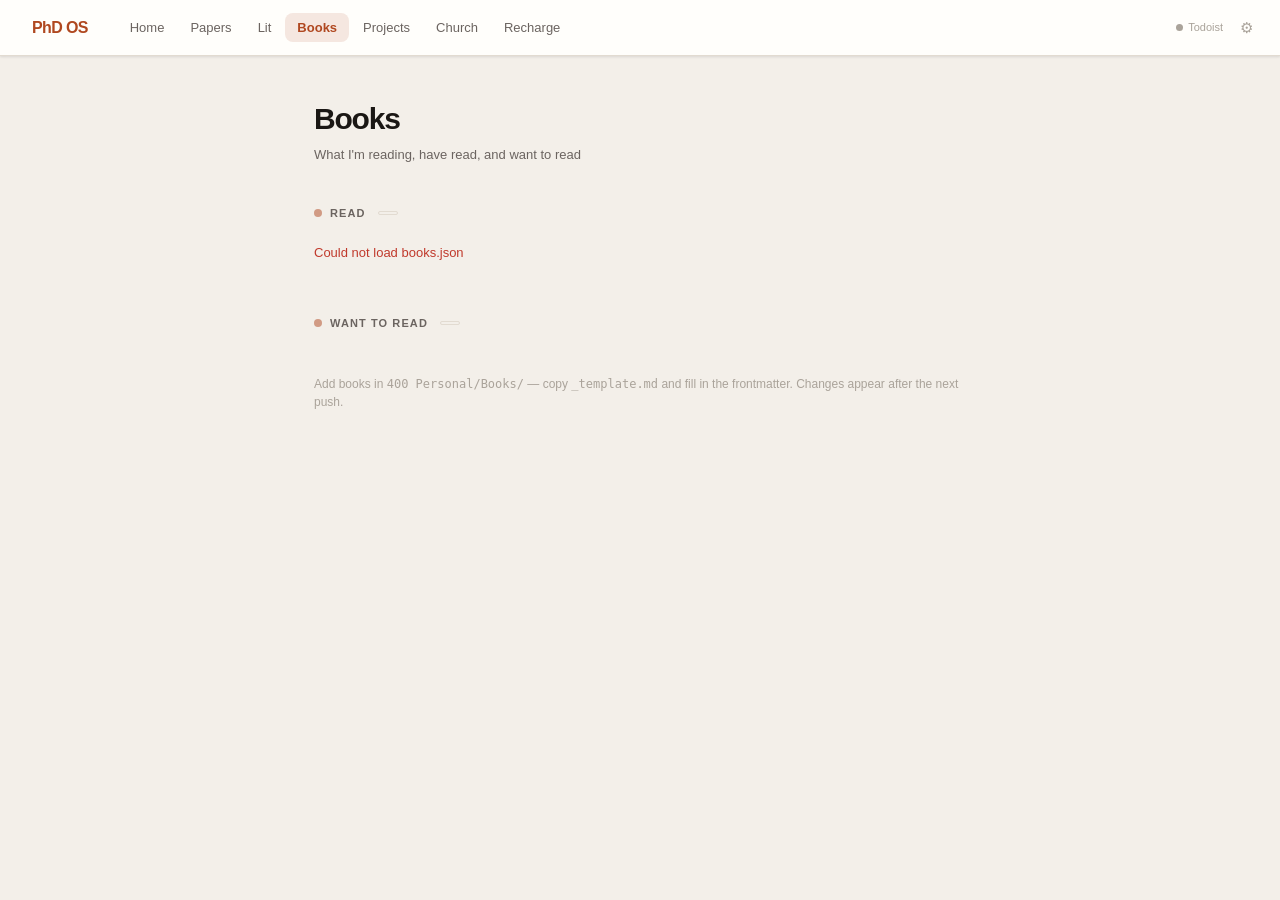
==== site/books.html @ cf352a67 "added a bunch of functionality" ====
<!DOCTYPE html>
<html lang="en">
<head>
  <meta charset="UTF-8">
  <meta name="viewport" content="width=device-width, initial-scale=1.0">
  <title>PhD OS — Books</title>
  <link rel="stylesheet" href="style.css">
</head>
<body>

<nav id="nav"></nav>

<main>
  <p class="page-title">Books</p>
  <p class="page-sub">What I'm reading, have read, and want to read</p>

  <!-- Currently Reading -->
  <section id="reading-section" style="display:none">
    <h2>Currently Reading</h2>
    <div id="reading-list"></div>
  </section>

  <!-- Read -->
  <section>
    <h2>Read <span class="section-count" id="read-count"></span></h2>
    <div id="read-list"><p class="loading">Loading…</p></div>
  </section>

  <!-- Want to Read -->
  <section>
    <h2>Want to Read <span class="section-count" id="want-count"></span></h2>
    <div id="want-list"></div>
  </section>

  <p style="font-size:12px;color:var(--text-subtle);margin-top:32px;">
    Add books in <code>400 Personal/Books/</code> — copy <code>_template.md</code> and fill in the frontmatter.
    Changes appear after the next push.
  </p>
</main>

<script src="app.js"></script>
<script>
document.getElementById('nav').innerHTML = navHTML('books');
initSettings();

function ratingHtml(r) {
  if (!r) return '';
  const n = Math.round(Number(r));
  return `<span class="book-rating" title="${n}/5">` +
    Array.from({length: 5}, (_, i) =>
      `<span class="rating-pip${i < n ? ' filled' : ''}"></span>`
    ).join('') +
    `</span>`;
}

function tagsHtml(tags) {
  if (!tags || !tags.length) return '';
  return tags.map(t => `<span class="book-tag">${escHtml(t)}</span>`).join('');
}

function formatBookDate(s) {
  if (!s) return '';
  const d = new Date(s + 'T12:00:00');
  return d.toLocaleDateString('en-US', { month: 'short', year: 'numeric' });
}

function renderReading(books) {
  const section = document.getElementById('reading-section');
  const el      = document.getElementById('reading-list');
  if (!books.length) { section.style.display = 'none'; return; }
  section.style.display = '';
  el.innerHTML = books.map(b => `
    <div class="book-card book-reading">
      <div class="book-meta-row">
        <span class="book-status-pill status-reading">Reading</span>
        ${b.started ? `<span class="book-date">Started ${formatBookDate(b.started)}</span>` : ''}
      </div>
      <div class="book-title">${escHtml(b.title)}</div>
      <div class="book-author">${escHtml(b.author)}</div>
      ${b.snippet ? `<p class="book-snippet">${escHtml(b.snippet)}</p>` : ''}
      <div class="book-tags">${tagsHtml(b.tags)}</div>
    </div>`).join('');
}

function renderRead(books) {
  const el = document.getElementById('read-list');
  const countEl = document.getElementById('read-count');
  countEl.textContent = books.length || '';
  if (!books.length) {
    el.innerHTML = '<p class="empty">No books marked as read yet.</p>';
    return;
  }
  // Sort: most recently finished first, then alphabetical
  books.sort((a, b) => (b.finished || '').localeCompare(a.finished || '') || a.title.localeCompare(b.title));
  el.innerHTML = books.map(b => `
    <div class="book-card">
      <div class="book-meta-row">
        ${ratingHtml(b.rating)}
        ${b.finished ? `<span class="book-date">${formatBookDate(b.finished)}</span>` : ''}
      </div>
      <div class="book-title">${escHtml(b.title)}</div>
      <div class="book-author">${escHtml(b.author)}</div>
      ${b.snippet ? `<p class="book-snippet">${escHtml(b.snippet)}</p>` : ''}
      <div class="book-tags">${tagsHtml(b.tags)}</div>
    </div>`).join('');
}

function renderWant(books) {
  const el = document.getElementById('want-list');
  const countEl = document.getElementById('want-count');
  countEl.textContent = books.length || '';
  if (!books.length) {
    el.innerHTML = '<p class="empty">Nothing in the queue yet.</p>';
    return;
  }
  el.innerHTML = `<div class="book-want-list">` + books.map(b => `
    <div class="book-want-item">
      <div class="book-want-main">
        <span class="book-title book-title-sm">${escHtml(b.title)}</span>
        <span class="book-author">${escHtml(b.author)}</span>
      </div>
      <div class="book-tags">${tagsHtml(b.tags)}</div>
    </div>`).join('') + `</div>`;
}

async function loadBooks() {
  try {
    const data = await fetch('books.json').then(r => r.json());
    const books = data.books || [];
    renderReading(books.filter(b => b.status === 'reading'));
    renderRead(books.filter(b => b.status === 'read'));
    renderWant(books.filter(b => b.status === 'want-to-read'));
  } catch(e) {
    document.getElementById('read-list').innerHTML = '<p class="error">Could not load books.json</p>';
  }
}

loadBooks();
</script>
</body>
</html>
---- site/style.css ----
*, *::before, *::after { box-sizing: border-box; margin: 0; padding: 0; }

:root {
  --bg: #f3efe9;
  --surface: #fffefb;
  --surface-hover: #f7f4ef;
  --border: #e2dbd1;
  --border-strong: #ccc5ba;
  --text: #1a1714;
  --text-muted: #6b6460;
  --text-subtle: #aaa39a;
  --accent: #2a7a50;
  --accent-dim: #ddf0e6;
  --brand: #b04820;
  --brand-dim: #f5e7e0;
  --gold: #c07808;
  --gold-dim: #fef3d4;
  --blue: #2c5fa0;
  --blue-dim: #dde8f8;
  --purple: #7040a8;
  --purple-dim: #eee0f8;
  --danger: #c0392b;
  --shadow-sm: 0 1px 3px rgba(0,0,0,0.07), 0 1px 2px rgba(0,0,0,0.04);
  --shadow-md: 0 3px 10px rgba(0,0,0,0.09), 0 1px 4px rgba(0,0,0,0.05);
  --shadow-lg: 0 6px 24px rgba(0,0,0,0.1), 0 2px 8px rgba(0,0,0,0.06);
  --nav-h: 56px;
  --radius: 14px;
  --radius-sm: 9px;
}

@media (prefers-color-scheme: dark) {
  :root {
    --bg: #1a1814;
    --surface: #232018;
    --surface-hover: #2a261e;
    --border: #38332c;
    --border-strong: #4a443b;
    --text: #edeae3;
    --text-muted: #8a847a;
    --text-subtle: #524e48;
    --accent: #3d9060;
    --accent-dim: #142a1e;
    --brand: #d06030;
    --brand-dim: #2a1608;
    --gold: #d4920a;
    --gold-dim: #2a1e04;
    --blue: #5080c8;
    --blue-dim: #0e1e3a;
    --purple: #9060d0;
    --purple-dim: #200c38;
    --danger: #e05a4e;
    --shadow-sm: 0 1px 3px rgba(0,0,0,0.3);
    --shadow-md: 0 3px 10px rgba(0,0,0,0.35);
    --shadow-lg: 0 6px 24px rgba(0,0,0,0.4);
  }
}

body {
  font-family: -apple-system, BlinkMacSystemFont, 'Segoe UI', 'Inter', 'Helvetica Neue', sans-serif;
  background: var(--bg);
  color: var(--text);
  font-size: 14px;
  line-height: 1.5;
  min-height: 100vh;
  -webkit-font-smoothing: antialiased;
}

/* ── Navigation ─────────────────────────────────────── */
nav {
  position: sticky;
  top: 0;
  z-index: 100;
  background: var(--surface);
  border-bottom: 1px solid var(--border);
  display: flex;
  align-items: center;
  height: var(--nav-h);
  padding: 0 20px;
  gap: 2px;
  box-shadow: var(--shadow-sm);
}

.brand {
  font-weight: 800;
  font-size: 16px;
  color: var(--brand);
  text-decoration: none;
  margin-right: 16px;
  letter-spacing: -0.04em;
}

nav a {
  font-size: 13px;
  color: var(--text-muted);
  text-decoration: none;
  padding: 5px 12px;
  border-radius: 8px;
  transition: background 0.12s, color 0.12s;
  font-weight: 500;
}

nav a:hover { background: var(--bg); color: var(--text); }

nav a.active {
  background: var(--brand-dim);
  color: var(--brand);
  font-weight: 700;
}

.nav-spacer { flex: 1; }

.api-status {
  display: flex;
  align-items: center;
  gap: 5px;
  font-size: 11px;
  color: var(--text-subtle);
  margin-right: 8px;
}

.api-dot {
  width: 7px;
  height: 7px;
  border-radius: 50%;
  background: var(--text-subtle);
  transition: background 0.3s;
}

.api-dot.connected { background: var(--accent); }
.api-dot.error { background: var(--danger); }

.settings-btn {
  font-size: 15px;
  color: var(--text-subtle);
  background: none;
  border: none;
  cursor: pointer;
  padding: 5px 7px;
  border-radius: 7px;
  line-height: 1;
  transition: background 0.12s, color 0.12s;
}

.settings-btn:hover { background: var(--bg); color: var(--text-muted); }

/* ── Layout ─────────────────────────────────────────── */
main {
  max-width: 700px;
  margin: 0 auto;
  padding: 40px 24px 100px;
}

.page-title {
  font-size: 30px;
  font-weight: 800;
  margin-bottom: 4px;
  letter-spacing: -0.04em;
  color: var(--text);
}

.page-sub {
  font-size: 13px;
  color: var(--text-muted);
  margin-bottom: 40px;
}

section { margin-bottom: 44px; }

section h2 {
  font-size: 11px;
  font-weight: 700;
  text-transform: uppercase;
  letter-spacing: 0.1em;
  color: var(--text-muted);
  margin-bottom: 14px;
  display: flex;
  align-items: center;
  gap: 8px;
}

section h2::before {
  content: '';
  display: inline-block;
  width: 8px;
  height: 8px;
  border-radius: 50%;
  background: var(--brand);
  opacity: 0.5;
  flex-shrink: 0;
}

/* ── Task items ─────────────────────────────────────── */
.task-list { list-style: none; display: flex; flex-direction: column; gap: 2px; }

.task-item {
  display: flex;
  align-items: flex-start;
  gap: 11px;
  padding: 11px 12px;
  border-radius: var(--radius-sm);
  background: var(--surface);
  border: 1px solid var(--border);
  transition: background 0.12s, box-shadow 0.12s, border-color 0.12s;
  box-shadow: var(--shadow-sm);
}

.task-item:hover {
  background: var(--surface-hover);
  border-color: var(--border-strong);
  box-shadow: var(--shadow-md);
}

.task-check {
  width: 20px;
  height: 20px;
  border: 2px solid var(--border-strong);
  border-radius: 50%;
  cursor: pointer;
  flex-shrink: 0;
  margin-top: 0px;
  appearance: none;
  -webkit-appearance: none;
  background: transparent;
  transition: border-color 0.15s, background 0.15s, transform 0.1s;
  position: relative;
}

.task-check:hover {
  border-color: var(--accent);
  transform: scale(1.1);
}

.task-check.checked {
  background: var(--accent);
  border-color: var(--accent);
  transform: scale(1);
}

.task-check.checked::after {
  content: '';
  position: absolute;
  top: 4px; left: 4px;
  width: 8px; height: 5px;
  border-left: 2px solid white;
  border-bottom: 2px solid white;
  transform: rotate(-45deg);
  margin-top: -1px;
}

.task-body { flex: 1; min-width: 0; }

.task-name {
  font-size: 14px;
  line-height: 1.4;
  font-weight: 450;
}

.task-name.done {
  text-decoration: line-through;
  color: var(--text-subtle);
}

.task-meta {
  font-size: 11px;
  color: var(--text-subtle);
  margin-top: 3px;
}

.task-due {
  font-size: 11px;
  font-weight: 600;
  color: var(--text-muted);
  flex-shrink: 0;
  margin-top: 2px;
  white-space: nowrap;
  background: var(--bg);
  padding: 2px 8px;
  border-radius: 20px;
  border: 1px solid var(--border);
}

/* ── Reminders ──────────────────────────────────────── */
.task-reminder {
  display: inline-block;
  font-size: 11px;
  color: var(--gold);
  background: var(--gold-dim);
  border-radius: 20px;
  padding: 1px 8px;
  margin-top: 4px;
  margin-right: 4px;
  font-weight: 500;
}

/* ── Subtasks ───────────────────────────────────────── */
.subtask-list {
  list-style: none;
  margin-top: 8px;
  padding-top: 8px;
  border-top: 1px dashed var(--border);
  display: flex;
  flex-direction: column;
  gap: 1px;
}

.subtask-item {
  display: flex;
  align-items: center;
  gap: 8px;
  padding: 4px 6px;
  border-radius: 6px;
  transition: background 0.1s;
}

.subtask-item:hover { background: var(--bg); }

.subtask-check {
  width: 14px;
  height: 14px;
  border: 1.5px solid var(--border-strong);
  border-radius: 3px;
  cursor: pointer;
  flex-shrink: 0;
  appearance: none;
  -webkit-appearance: none;
  background: transparent;
  transition: border-color 0.15s, background 0.15s;
  position: relative;
}

.subtask-check:hover { border-color: var(--accent); }

.subtask-check.checked {
  background: var(--accent);
  border-color: var(--accent);
}

.subtask-check.checked::after {
  content: '';
  position: absolute;
  top: 2px; left: 2px; right: 2px; bottom: 2px;
  background: white;
  opacity: 0.8;
  border-radius: 1px;
}

.subtask-name {
  font-size: 12.5px;
  color: var(--text-muted);
}

.subtask-name.done {
  text-decoration: line-through;
  color: var(--text-subtle);
}

/* ── Paper cards ─────────────────────────────────────── */
.paper-card {
  background: var(--surface);
  border: 1px solid var(--border);
  border-radius: var(--radius);
  padding: 16px 18px;
  margin-bottom: 8px;
  box-shadow: var(--shadow-sm);
  transition: box-shadow 0.15s, border-color 0.15s;
}

.paper-card:hover {
  box-shadow: var(--shadow-md);
  border-color: var(--border-strong);
}

.paper-card:last-child { margin-bottom: 0; }

/* Stream-colored left border */
.stream-aic > .paper-card,
.stream-aic.paper-card { border-left: 4px solid var(--blue); }
.stream-jai > .paper-card,
.stream-jai.paper-card { border-left: 4px solid var(--purple); }

.paper-header {
  display: flex;
  align-items: flex-start;
  justify-content: space-between;
  gap: 10px;
  margin-bottom: 10px;
}

.paper-title { font-size: 14px; font-weight: 600; flex: 1; }

.stage-pill {
  font-size: 11px;
  font-weight: 700;
  padding: 3px 10px;
  border-radius: 20px;
  white-space: nowrap;
  flex-shrink: 0;
  letter-spacing: 0.01em;
}

.paper-meta { font-size: 12px; color: var(--text-muted); margin-bottom: 10px; }

.paper-progress { display: flex; gap: 3px; }

.progress-step {
  flex: 1;
  height: 6px;
  border-radius: 3px;
  background: var(--border);
  transition: background 0.2s;
}

.progress-step.past {
  background: var(--accent);
  opacity: 0.35;
}

.progress-step.current {
  background: linear-gradient(90deg, var(--accent) 0%, #4ab878 100%);
  box-shadow: 0 0 6px rgba(42,122,80,0.4);
}

/* ── Stage pill colors (light) ── */
.s-ideation        { background: var(--blue-dim);   color: var(--blue);   }
.s-lit-search      { background: #d4f2e0;            color: #0a6828;       }
.s-fleshing-out    { background: #e2f5c8;            color: #3a6a0a;       }
.s-method          { background: var(--gold-dim);    color: var(--gold);   }
.s-data-collection { background: #ffe6c0;            color: #8a4200;       }
.s-data-analysis   { background: #ffd8c0;            color: #882800;       }
.s-writeup         { background: #fcd0dc;            color: #88063a;       }
.s-under-review    { background: var(--purple-dim);  color: var(--purple); }
.s-published       { background: #c0f4d8;            color: #065828;       }

/* ── Stage pill colors (dark) ── */
@media (prefers-color-scheme: dark) {
  .s-ideation        { background: var(--blue-dim);   color: #80b0f0; }
  .s-lit-search      { background: #082a14;            color: #60d870; }
  .s-fleshing-out    { background: #182808;            color: #98d050; }
  .s-method          { background: var(--gold-dim);    color: #e0a030; }
  .s-data-collection { background: #2a1808;            color: #e07030; }
  .s-data-analysis   { background: #2a1008;            color: #e04820; }
  .s-writeup         { background: #280816;            color: #e03870; }
  .s-under-review    { background: var(--purple-dim);  color: #a870e0; }
  .s-published       { background: #062818;            color: #30d860; }
}

/* ── Stream groups ───────────────────────────────────── */
.stream-group { margin-bottom: 28px; }
.stream-group:last-child { margin-bottom: 0; }

.stream-heading {
  display: flex;
  align-items: center;
  gap: 8px;
  margin-bottom: 10px;
}

.stream-dot {
  width: 10px;
  height: 10px;
  border-radius: 50%;
}

.stream-label { font-size: 12px; font-weight: 700; text-transform: uppercase; letter-spacing: 0.08em; }

.stream-aic .stream-dot  { background: var(--blue); }
.stream-aic .stream-label { color: var(--blue); }
.stream-jai .stream-dot  { background: var(--purple); }
.stream-jai .stream-label { color: var(--purple); }

/* ── Commitment list ─────────────────────────────────── */
.commitment-list { list-style: none; display: flex; flex-direction: column; gap: 2px; }

.commitment-item {
  display: flex;
  align-items: center;
  gap: 12px;
  padding: 10px 12px;
  border-radius: var(--radius-sm);
  background: var(--surface);
  border: 1px solid var(--border);
  transition: background 0.12s;
}

.commitment-item:hover { background: var(--surface-hover); }
.commitment-name { flex: 1; font-size: 14px; font-weight: 450; }
.commitment-freq {
  font-size: 11px;
  font-weight: 600;
  color: var(--text-muted);
  background: var(--bg);
  border: 1px solid var(--border);
  border-radius: 20px;
  padding: 2px 9px;
  white-space: nowrap;
}

/* ── Recharge (home spotlight — index.html) ──────────── */
.recharge-spotlight {
  background: linear-gradient(135deg, var(--accent-dim) 0%, #d0f0e0 100%);
  border-radius: var(--radius);
  padding: 18px 20px;
  font-size: 15px;
  color: var(--accent);
  font-weight: 600;
  border: 1px solid color-mix(in srgb, var(--accent) 20%, transparent);
  box-shadow: var(--shadow-sm);
}

/* ── Recharge page ────────────────────────────────────── */

/* Filter chips */
.rc-chips {
  display: flex;
  gap: 6px;
  flex-wrap: wrap;
  margin-bottom: 12px;
}

.rc-chip {
  font-size: 12px;
  font-weight: 600;
  padding: 4px 13px;
  border-radius: 20px;
  border: 1.5px solid var(--border);
  background: var(--surface);
  color: var(--text-muted);
  cursor: pointer;
  transition: background 0.12s, border-color 0.12s, color 0.12s;
  font-family: inherit;
}

.rc-chip:hover {
  border-color: var(--brand);
  color: var(--brand);
}

.rc-chip.active {
  background: var(--brand-dim);
  border-color: var(--brand);
  color: var(--brand);
}

/* Deal-me-in card */
.rc-card {
  background: linear-gradient(140deg, var(--surface) 0%, var(--brand-dim) 100%);
  border: 1.5px solid color-mix(in srgb, var(--brand) 20%, var(--border));
  border-radius: var(--radius);
  padding: 24px 22px 18px;
  box-shadow: var(--shadow-md);
  min-height: 130px;
  display: flex;
  flex-direction: column;
  gap: 10px;
}

.rc-card-cat {
  font-size: 11px;
  font-weight: 700;
  text-transform: uppercase;
  letter-spacing: 0.08em;
  color: var(--brand);
  opacity: 0.8;
}

.rc-card-item {
  font-size: 22px;
  font-weight: 700;
  letter-spacing: -0.02em;
  color: var(--text);
  line-height: 1.3;
  transition: opacity 0.12s;
}

.rc-card-item.rc-item-exit { opacity: 0; }

.rc-card-actions {
  display: flex;
  gap: 8px;
  margin-top: 4px;
}

/* Browse accordion */
.rc-accordion {
  border: 1px solid var(--border);
  border-radius: var(--radius-sm);
  background: var(--surface);
  margin-bottom: 6px;
  overflow: hidden;
  box-shadow: var(--shadow-sm);
}

.rc-accordion:last-child { margin-bottom: 0; }

.rc-accordion-hd {
  display: flex;
  align-items: center;
  gap: 10px;
  padding: 12px 14px;
  cursor: pointer;
  list-style: none;
  font-size: 14px;
  font-weight: 600;
  user-select: none;
  transition: background 0.1s;
}

.rc-accordion-hd:hover { background: var(--surface-hover); }
.rc-accordion-hd::-webkit-details-marker { display: none; }

.rc-accordion-title { flex: 1; }

.rc-accordion-count {
  font-size: 11px;
  font-weight: 700;
  color: var(--text-subtle);
  background: var(--bg);
  border: 1px solid var(--border);
  border-radius: 20px;
  padding: 1px 9px;
}

details[open] .rc-accordion-hd {
  border-bottom: 1px solid var(--border);
}

.rc-accordion-body {
  list-style: none;
  padding: 6px 0;
}

.rc-browse-item {
  display: flex;
  align-items: center;
  gap: 10px;
  padding: 8px 14px;
  transition: background 0.1s;
}

.rc-browse-item:hover { background: var(--surface-hover); }

.rc-browse-name {
  flex: 1;
  font-size: 13.5px;
}

.rc-log-btn {
  font-size: 11px;
  font-weight: 600;
  padding: 3px 11px;
  border-radius: 20px;
  border: 1.5px solid var(--border);
  background: transparent;
  color: var(--text-muted);
  cursor: pointer;
  font-family: inherit;
  transition: background 0.12s, border-color 0.12s, color 0.12s;
  white-space: nowrap;
  flex-shrink: 0;
}

.rc-log-btn:hover {
  background: var(--accent-dim);
  border-color: var(--accent);
  color: var(--accent);
}

.rc-log-btn:disabled {
  background: var(--accent-dim);
  border-color: var(--accent);
  color: var(--accent);
  cursor: default;
}

/* Recent sessions */
.rc-day-group { margin-bottom: 18px; }
.rc-day-group:last-of-type { margin-bottom: 0; }

.rc-day-label {
  font-size: 11px;
  font-weight: 700;
  text-transform: uppercase;
  letter-spacing: 0.09em;
  color: var(--text-subtle);
  margin-bottom: 6px;
  padding-left: 2px;
}

.rc-entry-list { list-style: none; display: flex; flex-direction: column; gap: 2px; }

.rc-entry {
  display: flex;
  align-items: center;
  gap: 9px;
  padding: 9px 12px;
  background: var(--surface);
  border: 1px solid var(--border);
  border-radius: var(--radius-sm);
}

.rc-entry-cat {
  font-size: 10px;
  font-weight: 700;
  text-transform: uppercase;
  letter-spacing: 0.06em;
  color: var(--brand);
  background: var(--brand-dim);
  border-radius: 20px;
  padding: 2px 8px;
  flex-shrink: 0;
}

.rc-entry-name {
  flex: 1;
  font-size: 13.5px;
}

.rc-entry-time {
  font-size: 11px;
  color: var(--text-subtle);
  flex-shrink: 0;
}

.rc-remove-btn {
  font-size: 16px;
  line-height: 1;
  color: var(--text-subtle);
  background: none;
  border: none;
  cursor: pointer;
  padding: 0 2px;
  border-radius: 4px;
  transition: color 0.1s, background 0.1s;
  flex-shrink: 0;
}

.rc-remove-btn:hover { color: var(--danger); background: var(--bg); }

.rc-clear-btn {
  margin-top: 14px;
  font-size: 12px;
  font-weight: 600;
  color: var(--text-subtle);
  background: none;
  border: none;
  cursor: pointer;
  font-family: inherit;
  padding: 0;
  text-decoration: underline;
  text-underline-offset: 3px;
}

.rc-clear-btn:hover { color: var(--danger); }

/* ── Books ───────────────────────────────────────────── */
.section-count {
  font-size: 11px;
  font-weight: 700;
  color: var(--text-subtle);
  background: var(--bg);
  border: 1px solid var(--border);
  border-radius: 20px;
  padding: 1px 9px;
  margin-left: 4px;
  vertical-align: middle;
  font-variant-numeric: tabular-nums;
  text-transform: none;
  letter-spacing: 0;
}

.book-card {
  background: var(--surface);
  border: 1px solid var(--border);
  border-radius: var(--radius);
  padding: 16px 18px;
  margin-bottom: 8px;
  box-shadow: var(--shadow-sm);
  transition: box-shadow 0.15s, border-color 0.15s;
}

.book-card:hover {
  box-shadow: var(--shadow-md);
  border-color: var(--border-strong);
}

.book-card:last-child { margin-bottom: 0; }

.book-reading {
  background: linear-gradient(140deg, var(--surface) 0%, var(--gold-dim) 100%);
  border-color: color-mix(in srgb, var(--gold) 25%, var(--border));
}

.book-meta-row {
  display: flex;
  align-items: center;
  gap: 10px;
  margin-bottom: 8px;
  flex-wrap: wrap;
}

.book-status-pill {
  font-size: 10px;
  font-weight: 700;
  text-transform: uppercase;
  letter-spacing: 0.07em;
  padding: 2px 9px;
  border-radius: 20px;
}

.status-reading {
  background: var(--gold-dim);
  color: var(--gold);
}

.book-date {
  font-size: 11px;
  color: var(--text-subtle);
}

.book-rating {
  display: flex;
  gap: 3px;
  align-items: center;
}

.rating-pip {
  width: 8px;
  height: 8px;
  border-radius: 50%;
  background: var(--border-strong);
  flex-shrink: 0;
  transition: background 0.1s;
}

.rating-pip.filled { background: var(--accent); }

.book-title {
  font-size: 16px;
  font-weight: 700;
  letter-spacing: -0.02em;
  line-height: 1.3;
  margin-bottom: 2px;
}

.book-title-sm { font-size: 14px; font-weight: 600; }

.book-author {
  font-size: 13px;
  color: var(--text-muted);
  margin-bottom: 8px;
}

.book-snippet {
  font-size: 13px;
  color: var(--text-muted);
  line-height: 1.6;
  margin-top: 8px;
  margin-bottom: 8px;
}

.book-tags {
  display: flex;
  flex-wrap: wrap;
  gap: 5px;
  margin-top: 6px;
}

.book-tag {
  font-size: 10px;
  font-weight: 600;
  text-transform: uppercase;
  letter-spacing: 0.05em;
  color: var(--text-subtle);
  background: var(--bg);
  border: 1px solid var(--border);
  border-radius: 20px;
  padding: 2px 8px;
}

/* Want to Read — compact list */
.book-want-list { display: flex; flex-direction: column; gap: 2px; }

.book-want-item {
  display: flex;
  align-items: center;
  gap: 14px;
  padding: 10px 14px;
  background: var(--surface);
  border: 1px solid var(--border);
  border-radius: var(--radius-sm);
  transition: background 0.12s;
}

.book-want-item:hover { background: var(--surface-hover); }

.book-want-main {
  flex: 1;
  min-width: 0;
  display: flex;
  flex-direction: column;
  gap: 1px;
}

.book-want-main .book-author { margin-bottom: 0; }

/* ── Milestones ──────────────────────────────────────── */
.milestone-list { list-style: none; display: flex; flex-direction: column; gap: 2px; }

.milestone-item {
  display: flex;
  align-items: center;
  gap: 14px;
  padding: 11px 12px;
  border-radius: var(--radius-sm);
  background: var(--surface);
  border: 1px solid var(--border);
  transition: background 0.12s;
}

.milestone-item:hover { background: var(--surface-hover); }

.milestone-indicator {
  width: 12px;
  height: 12px;
  border-radius: 50%;
  flex-shrink: 0;
  position: relative;
}

.mi-done {
  background: var(--accent);
}

.mi-done::after {
  content: '';
  position: absolute;
  top: 3px; left: 3px;
  width: 6px; height: 4px;
  border-left: 1.5px solid white;
  border-bottom: 1.5px solid white;
  transform: rotate(-45deg);
  margin-top: -1px;
}

.mi-active {
  background: var(--gold);
  box-shadow: 0 0 0 3px var(--gold-dim);
  animation: pulse-gold 2s ease-in-out infinite;
}

@keyframes pulse-gold {
  0%, 100% { box-shadow: 0 0 0 3px var(--gold-dim); }
  50%       { box-shadow: 0 0 0 6px color-mix(in srgb, var(--gold) 15%, transparent); }
}

.mi-future {
  background: var(--border);
  border: 2px solid var(--border-strong);
}

.milestone-name {
  flex: 1;
  font-size: 14px;
  font-weight: 450;
}

.milestone-date {
  font-size: 12px;
  color: var(--text-muted);
}

.milestone-item:has(.mi-active) .milestone-name {
  font-weight: 600;
  color: var(--gold);
}

/* ── Literature page ─────────────────────────────────── */

/* Discover */
.lit-refresh-btn {
  font-size: 14px;
  color: var(--text-subtle);
  background: none;
  border: none;
  cursor: pointer;
  padding: 2px 6px;
  border-radius: 5px;
  margin-left: 6px;
  font-family: inherit;
  transition: color 0.12s, background 0.12s;
  text-transform: none;
  letter-spacing: 0;
}
.lit-refresh-btn:hover { color: var(--text); background: var(--bg); }

.discover-stream { margin-bottom: 28px; }
.discover-stream:last-child { margin-bottom: 0; }

.discover-stream-hd {
  display: flex;
  align-items: center;
  gap: 8px;
  margin-bottom: 10px;
}

.discover-cards { display: flex; flex-direction: column; gap: 6px; }

.discover-card {
  background: var(--surface);
  border: 1px solid var(--border);
  border-radius: var(--radius-sm);
  padding: 13px 15px;
  box-shadow: var(--shadow-sm);
  transition: box-shadow 0.15s;
}

.discover-card:hover { box-shadow: var(--shadow-md); }

.discover-card.stream-aic { border-left: 3px solid var(--blue); }
.discover-card.stream-jai { border-left: 3px solid var(--purple); }
.discover-card.stream-gis { border-left: 3px solid var(--accent); }

.discover-card-meta {
  font-size: 11px;
  color: var(--text-subtle);
  margin-bottom: 4px;
  font-weight: 500;
}

.discover-card-title {
  display: block;
  font-size: 13.5px;
  font-weight: 600;
  color: var(--text);
  text-decoration: none;
  line-height: 1.4;
  margin-bottom: 3px;
}
.discover-card-title:hover { text-decoration: underline; color: var(--blue); }

.discover-card-authors {
  font-size: 12px;
  color: var(--text-subtle);
  margin-bottom: 6px;
}

.discover-card-abstract {
  font-size: 12.5px;
  color: var(--text-muted);
  line-height: 1.55;
  margin-bottom: 8px;
  display: -webkit-box;
  -webkit-line-clamp: 3;
  -webkit-box-orient: vertical;
  overflow: hidden;
}

.discover-add-btn {
  font-size: 11px;
  font-weight: 600;
  color: var(--brand);
  background: var(--brand-dim);
  border: 1px solid color-mix(in srgb, var(--brand) 20%, var(--border));
  border-radius: 20px;
  padding: 3px 11px;
  cursor: pointer;
  font-family: inherit;
  transition: opacity 0.12s;
}
.discover-add-btn:hover { opacity: 0.8; }

/* Quick Add form */
.doi-form {
  background: var(--surface);
  border: 1px solid var(--border);
  border-radius: var(--radius);
  padding: 18px 20px;
  box-shadow: var(--shadow-sm);
}

.doi-input-row {
  display: flex;
  gap: 8px;
}

.doi-input {
  flex: 1;
  padding: 9px 13px;
  border: 1.5px solid var(--border);
  border-radius: var(--radius-sm);
  background: var(--bg);
  color: var(--text);
  font-size: 13px;
  font-family: 'SF Mono', 'Fira Code', monospace;
  outline: none;
  transition: border-color 0.15s;
}
.doi-input:focus { border-color: var(--accent); }

.doi-fields { margin-top: 18px; display: flex; flex-direction: column; gap: 13px; }
.doi-fields.hidden { display: none; }

.form-row { display: flex; gap: 12px; }

.form-field {
  display: flex;
  flex-direction: column;
  gap: 5px;
  flex: 1;
}

.form-label {
  font-size: 10px;
  font-weight: 700;
  text-transform: uppercase;
  letter-spacing: 0.09em;
  color: var(--text-muted);
  display: flex;
  align-items: center;
  gap: 6px;
}

.form-hint {
  font-size: 10px;
  font-weight: 400;
  text-transform: none;
  letter-spacing: 0;
  color: var(--text-subtle);
}

.form-input {
  padding: 8px 11px;
  border: 1.5px solid var(--border);
  border-radius: 8px;
  background: var(--bg);
  color: var(--text);
  font-size: 13px;
  font-family: inherit;
  outline: none;
  transition: border-color 0.15s;
  width: 100%;
}
.form-input:focus { border-color: var(--accent); }
textarea.form-input { resize: vertical; min-height: 56px; line-height: 1.5; }
select.form-input { cursor: pointer; }

.related-list {
  display: flex;
  flex-wrap: wrap;
  gap: 6px;
  min-height: 28px;
}

.related-chip {
  display: flex;
  align-items: center;
  gap: 5px;
  font-size: 12px;
  color: var(--text-muted);
  background: var(--bg);
  border: 1px solid var(--border);
  border-radius: 20px;
  padding: 3px 10px;
  cursor: pointer;
  transition: background 0.12s, border-color 0.12s;
  user-select: none;
}
.related-chip:has(input:checked) {
  background: var(--accent-dim);
  border-color: var(--accent);
  color: var(--accent);
}
.related-chip input { display: none; }

.doi-actions {
  display: flex;
  align-items: center;
  gap: 12px;
  justify-content: flex-end;
  padding-top: 4px;
}

.doi-doi-display {
  font-size: 11px;
  color: var(--text-subtle);
  font-family: 'SF Mono', 'Fira Code', monospace;
}

.doi-copy-hint {
  font-size: 11px;
  color: var(--text-subtle);
  margin-top: 8px;
  text-align: right;
}
.doi-copy-hint code {
  background: var(--bg);
  border-radius: 4px;
  padding: 1px 5px;
  font-size: 10.5px;
}

/* Library */
.lit-card {
  background: var(--surface);
  border: 1px solid var(--border);
  border-radius: var(--radius);
  padding: 15px 17px;
  margin-bottom: 8px;
  box-shadow: var(--shadow-sm);
  transition: box-shadow 0.15s, border-color 0.15s;
}
.lit-card:hover { box-shadow: var(--shadow-md); border-color: var(--border-strong); }
.lit-card:last-child { margin-bottom: 0; }

.lit-card-top {
  display: flex;
  align-items: center;
  gap: 8px;
  margin-bottom: 6px;
  flex-wrap: wrap;
}

.lit-stream-badge {
  font-size: 10px;
  font-weight: 700;
  text-transform: uppercase;
  letter-spacing: 0.06em;
  padding: 2px 9px;
  border-radius: 20px;
  background: var(--bg);
  color: var(--text-subtle);
  border: 1px solid var(--border);
}
.lit-stream-badge.stream-aic { background: var(--blue-dim);   color: var(--blue); }
.lit-stream-badge.stream-jai { background: var(--purple-dim); color: var(--purple); }
.lit-stream-badge.stream-gis { background: var(--accent-dim); color: var(--accent); }

.lit-meta {
  font-size: 11px;
  color: var(--text-subtle);
  margin-left: auto;
}

.lit-title {
  display: block;
  font-size: 14.5px;
  font-weight: 700;
  color: var(--text);
  text-decoration: none;
  line-height: 1.35;
  letter-spacing: -0.01em;
  margin-bottom: 3px;
}
a.lit-title:hover { text-decoration: underline; color: var(--blue); }

.lit-authors {
  font-size: 12.5px;
  color: var(--text-muted);
  margin-bottom: 8px;
}

.lit-thoughts {
  font-size: 13px;
  color: var(--text);
  font-style: italic;
  margin-bottom: 6px;
  border-left: 2px solid var(--brand);
  padding-left: 10px;
}

.lit-snippet {
  font-size: 12.5px;
  color: var(--text-muted);
  line-height: 1.6;
  margin-bottom: 8px;
}

.lit-related {
  display: flex;
  align-items: center;
  flex-wrap: wrap;
  gap: 5px;
  margin-top: 8px;
}

.lit-related-label {
  font-size: 10px;
  font-weight: 700;
  text-transform: uppercase;
  letter-spacing: 0.07em;
  color: var(--text-subtle);
}

.lit-related-chip {
  font-size: 11px;
  color: var(--accent);
  background: var(--accent-dim);
  border-radius: 20px;
  padding: 2px 9px;
  font-weight: 500;
}

/* General IS stream (dark mode adjustments handled by CSS vars already) */
@media (prefers-color-scheme: dark) {
  .discover-card-title:hover { color: #80b0f0; }
  a.lit-title:hover { color: #80b0f0; }
}

/* ── Loading / empty / error states ─────────────────── */
.loading { font-size: 13px; color: var(--text-muted); padding: 8px 0; }
.empty   { font-size: 13px; color: var(--text-subtle); font-style: italic; padding: 8px 0; }
.error   { font-size: 13px; color: var(--danger); padding: 8px 0; }

/* ── Token modal ─────────────────────────────────────── */
.modal-backdrop {
  position: fixed;
  inset: 0;
  background: rgba(0,0,0,0.45);
  backdrop-filter: blur(4px);
  display: flex;
  align-items: center;
  justify-content: center;
  z-index: 1000;
  padding: 24px;
}

.modal-backdrop.hidden { display: none; }

.modal {
  background: var(--surface);
  border: 1px solid var(--border);
  border-radius: 18px;
  padding: 30px;
  width: 100%;
  max-width: 400px;
  box-shadow: var(--shadow-lg);
}

.modal h3 {
  font-size: 18px;
  font-weight: 800;
  margin-bottom: 8px;
  letter-spacing: -0.03em;
}

.modal p {
  font-size: 13px;
  color: var(--text-muted);
  margin-bottom: 20px;
  line-height: 1.6;
}

.modal input[type="text"] {
  width: 100%;
  padding: 10px 13px;
  border: 1.5px solid var(--border);
  border-radius: 10px;
  background: var(--bg);
  color: var(--text);
  font-size: 13px;
  font-family: 'SF Mono', 'Fira Code', 'Menlo', monospace;
  margin-bottom: 16px;
  outline: none;
  transition: border-color 0.15s, box-shadow 0.15s;
}

.modal input[type="text"]:focus {
  border-color: var(--accent);
  box-shadow: 0 0 0 3px var(--accent-dim);
}

.modal-actions { display: flex; gap: 8px; justify-content: flex-end; }

.btn {
  padding: 9px 20px;
  border-radius: 9px;
  font-size: 13px;
  font-weight: 700;
  cursor: pointer;
  border: none;
  font-family: inherit;
  transition: opacity 0.1s, transform 0.1s;
}

.btn:hover { opacity: 0.85; }
.btn:active { transform: scale(0.97); }
.btn-primary { background: var(--accent); color: white; }
.btn-ghost { background: var(--bg); color: var(--text-muted); border: 1px solid var(--border); }
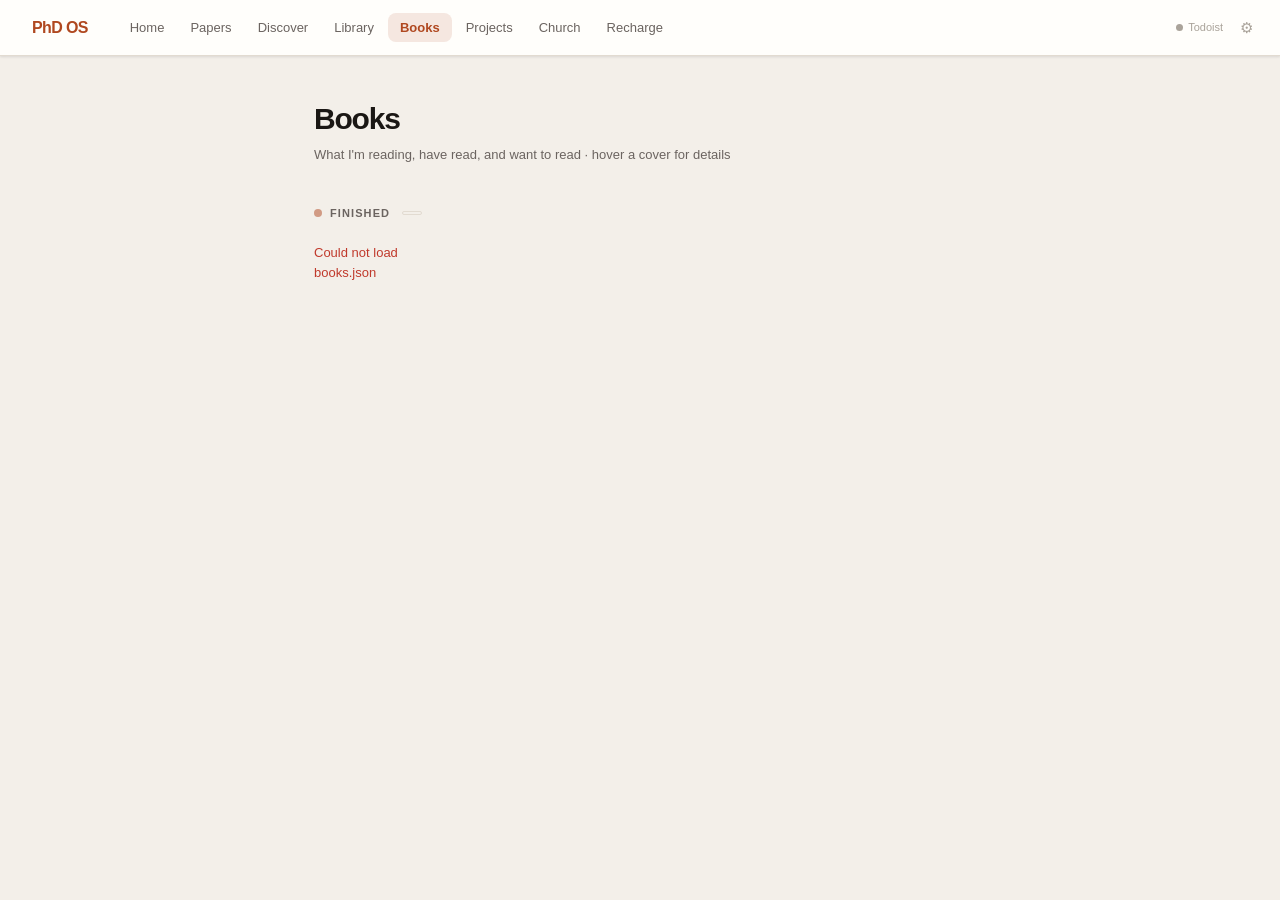
==== commit e8db0f98: "bookshelves" ====
--- a/site/books.html
+++ b/site/books.html
@@ -12,30 +12,25 @@
 
 <main>
   <p class="page-title">Books</p>
-  <p class="page-sub">What I'm reading, have read, and want to read</p>
+  <p class="page-sub">What I'm reading, have read, and want to read · hover a cover for details</p>
 
   <!-- Currently Reading -->
   <section id="reading-section" style="display:none">
     <h2>Currently Reading</h2>
-    <div id="reading-list"></div>
+    <div class="bookshelf-grid" id="reading-grid"></div>
   </section>
 
-  <!-- Read -->
+  <!-- Finished -->
   <section>
-    <h2>Read <span class="section-count" id="read-count"></span></h2>
-    <div id="read-list"><p class="loading">Loading…</p></div>
+    <h2>Finished <span class="section-count" id="read-count"></span></h2>
+    <div class="bookshelf-grid" id="read-grid"><p class="loading">Loading…</p></div>
   </section>
 
   <!-- Want to Read -->
-  <section>
+  <section id="want-section" style="display:none">
     <h2>Want to Read <span class="section-count" id="want-count"></span></h2>
-    <div id="want-list"></div>
+    <div class="bookshelf-grid" id="want-grid"></div>
   </section>
-
-  <p style="font-size:12px;color:var(--text-subtle);margin-top:32px;">
-    Add books in <code>400 Personal/Books/</code> — copy <code>_template.md</code> and fill in the frontmatter.
-    Changes appear after the next push.
-  </p>
 </main>
 
 <script src="app.js"></script>
@@ -43,95 +38,128 @@
 document.getElementById('nav').innerHTML = navHTML('books');
 initSettings();
 
-function ratingHtml(r) {
+const COVER_COLORS = [
+  '#b04820','#2a7a50','#2c5fa0','#7040a8','#c07808',
+  '#c0392b','#16a085','#8e44ad','#2980b9','#e67e22',
+  '#27ae60','#d35400','#1a5276','#884ea0','#b7950b',
+];
+
+function placeholderColor(title) {
+  let h = 0;
+  for (const c of (title || '')) h = ((h * 31) + c.charCodeAt(0)) >>> 0;
+  return COVER_COLORS[h % COVER_COLORS.length];
+}
+
+function ratingDots(r) {
   if (!r) return '';
   const n = Math.round(Number(r));
-  return `<span class="book-rating" title="${n}/5">` +
+  return `<div class="book-spine-rating">` +
     Array.from({length: 5}, (_, i) =>
       `<span class="rating-pip${i < n ? ' filled' : ''}"></span>`
-    ).join('') +
-    `</span>`;
-}
-
-function tagsHtml(tags) {
-  if (!tags || !tags.length) return '';
-  return tags.map(t => `<span class="book-tag">${escHtml(t)}</span>`).join('');
+    ).join('') + `</div>`;
 }
 
 function formatBookDate(s) {
-  if (!s) return '';
+  if (!s || s === 'yes') return '';
   const d = new Date(s + 'T12:00:00');
-  return d.toLocaleDateString('en-US', { month: 'short', year: 'numeric' });
+  return isNaN(d) ? '' : d.toLocaleDateString('en-US', { month: 'short', year: 'numeric' });
 }
 
-function renderReading(books) {
-  const section = document.getElementById('reading-section');
-  const el      = document.getElementById('reading-list');
-  if (!books.length) { section.style.display = 'none'; return; }
-  section.style.display = '';
-  el.innerHTML = books.map(b => `
-    <div class="book-card book-reading">
-      <div class="book-meta-row">
-        <span class="book-status-pill status-reading">Reading</span>
-        ${b.started ? `<span class="book-date">Started ${formatBookDate(b.started)}</span>` : ''}
+function bookSpineHtml(b, opts = {}) {
+  const isCurrently = b.status === 'currently-reading' || b.status === 'reading';
+  const startedStr  = formatBookDate(b.started);
+  const finishedStr = formatBookDate(b.finished);
+  const color       = placeholderColor(b.title);
+  const initial     = (b.title || '?')[0].toUpperCase();
+
+  const coverInner = b.cover_url
+    ? `<img class="book-cover-img" src="${escHtml(b.cover_url)}"
+           alt="${escHtml(b.title)}" data-title="${escHtml(b.title)}">`
+    : `<div class="book-cover-placeholder" style="background:${color}">${initial}</div>`;
+
+  const popupMeta = [
+    b.started === 'yes' && !startedStr ? '<div class="book-popup-date">Currently reading</div>' : '',
+    startedStr  ? `<div class="book-popup-date">Started ${startedStr}</div>` : '',
+    finishedStr ? `<div class="book-popup-date">Finished ${finishedStr}</div>` : '',
+  ].filter(Boolean).join('');
+
+  const popupTags = (b.tags || []).length
+    ? `<div class="book-tags">${b.tags.map(t => `<span class="book-tag">${escHtml(t)}</span>`).join('')}</div>`
+    : '';
+
+  return `
+    <div class="book-spine${isCurrently ? ' book-spine-current' : ''}">
+      <div class="book-cover-wrap">
+        ${coverInner}
+        <div class="book-popup">
+          <div class="book-popup-title">${escHtml(b.title)}</div>
+          <div class="book-popup-author">${escHtml(b.author)}</div>
+          ${opts.showRating && b.rating ? `<div class="book-popup-rating">${ratingDots(b.rating)}</div>` : ''}
+          ${popupMeta}
+          ${b.snippet ? `<p class="book-popup-snippet">${escHtml(b.snippet)}</p>` : ''}
+          ${popupTags}
+        </div>
       </div>
-      <div class="book-title">${escHtml(b.title)}</div>
-      <div class="book-author">${escHtml(b.author)}</div>
-      ${b.snippet ? `<p class="book-snippet">${escHtml(b.snippet)}</p>` : ''}
-      <div class="book-tags">${tagsHtml(b.tags)}</div>
-    </div>`).join('');
+      <div class="book-spine-meta">
+        <div class="book-spine-title">${escHtml(b.title)}</div>
+        ${opts.showRating ? ratingDots(b.rating) : ''}
+      </div>
+    </div>`;
 }
 
-function renderRead(books) {
-  const el = document.getElementById('read-list');
-  const countEl = document.getElementById('read-count');
-  countEl.textContent = books.length || '';
-  if (!books.length) {
-    el.innerHTML = '<p class="empty">No books marked as read yet.</p>';
-    return;
-  }
-  // Sort: most recently finished first, then alphabetical
-  books.sort((a, b) => (b.finished || '').localeCompare(a.finished || '') || a.title.localeCompare(b.title));
-  el.innerHTML = books.map(b => `
-    <div class="book-card">
-      <div class="book-meta-row">
-        ${ratingHtml(b.rating)}
-        ${b.finished ? `<span class="book-date">${formatBookDate(b.finished)}</span>` : ''}
-      </div>
-      <div class="book-title">${escHtml(b.title)}</div>
-      <div class="book-author">${escHtml(b.author)}</div>
-      ${b.snippet ? `<p class="book-snippet">${escHtml(b.snippet)}</p>` : ''}
-      <div class="book-tags">${tagsHtml(b.tags)}</div>
-    </div>`).join('');
-}
+function renderGrid(gridId, books, opts = {}) {
+  const el = document.getElementById(gridId);
+  if (!books.length) { el.innerHTML = '<p class="empty">Nothing here yet.</p>'; return; }
+  el.innerHTML = books.map(b => bookSpineHtml(b, opts)).join('');
 
-function renderWant(books) {
-  const el = document.getElementById('want-list');
-  const countEl = document.getElementById('want-count');
-  countEl.textContent = books.length || '';
-  if (!books.length) {
-    el.innerHTML = '<p class="empty">Nothing in the queue yet.</p>';
-    return;
-  }
-  el.innerHTML = `<div class="book-want-list">` + books.map(b => `
-    <div class="book-want-item">
-      <div class="book-want-main">
-        <span class="book-title book-title-sm">${escHtml(b.title)}</span>
-        <span class="book-author">${escHtml(b.author)}</span>
-      </div>
-      <div class="book-tags">${tagsHtml(b.tags)}</div>
-    </div>`).join('') + `</div>`;
+  // Wire up cover image error → fallback to placeholder
+  el.querySelectorAll('.book-cover-img').forEach(img => {
+    img.addEventListener('error', function() {
+      const color = placeholderColor(this.dataset.title);
+      const ph = document.createElement('div');
+      ph.className = 'book-cover-placeholder';
+      ph.style.background = color;
+      ph.textContent = (this.dataset.title || '?')[0].toUpperCase();
+      this.replaceWith(ph);
+    });
+  });
 }
 
 async function loadBooks() {
   try {
-    const data = await fetch('books.json').then(r => r.json());
+    const data  = await fetch('books.json').then(r => r.json());
     const books = data.books || [];
-    renderReading(books.filter(b => b.status === 'reading'));
-    renderRead(books.filter(b => b.status === 'read'));
-    renderWant(books.filter(b => b.status === 'want-to-read'));
+
+    const reading  = books.filter(b => b.status === 'currently-reading' || b.status === 'reading');
+    const finished = books.filter(b => b.status === 'read' || b.status === 'finished');
+    const want     = books.filter(b => b.status === 'want-to-read');
+
+    // Currently Reading
+    const readingSection = document.getElementById('reading-section');
+    if (reading.length) {
+      readingSection.style.display = '';
+      renderGrid('reading-grid', reading);
+    }
+
+    // Finished
+    finished.sort((a, b) => (b.finished || '').localeCompare(a.finished || '') || a.title.localeCompare(b.title));
+    document.getElementById('read-count').textContent = finished.length || '';
+    if (finished.length) {
+      renderGrid('read-grid', finished, { showRating: true });
+    } else {
+      document.getElementById('read-grid').innerHTML = '<p class="empty">No finished books yet.</p>';
+    }
+
+    // Want to Read
+    const wantSection = document.getElementById('want-section');
+    document.getElementById('want-count').textContent = want.length || '';
+    if (want.length) {
+      wantSection.style.display = '';
+      renderGrid('want-grid', want);
+    }
+
   } catch(e) {
-    document.getElementById('read-list').innerHTML = '<p class="error">Could not load books.json</p>';
+    document.getElementById('read-grid').innerHTML = '<p class="error">Could not load books.json</p>';
   }
 }
 
--- a/site/style.css
+++ b/site/style.css
@@ -752,7 +752,7 @@
 
 .rc-clear-btn:hover { color: var(--danger); }
 
-/* ── Books ───────────────────────────────────────────── */
+/* ── Shared ──────────────────────────────────────────── */
 .section-count {
   font-size: 11px;
   font-weight: 700;
@@ -768,101 +768,19 @@
   letter-spacing: 0;
 }
 
-.book-card {
-  background: var(--surface);
-  border: 1px solid var(--border);
-  border-radius: var(--radius);
-  padding: 16px 18px;
-  margin-bottom: 8px;
-  box-shadow: var(--shadow-sm);
-  transition: box-shadow 0.15s, border-color 0.15s;
-}
-
-.book-card:hover {
-  box-shadow: var(--shadow-md);
-  border-color: var(--border-strong);
-}
-
-.book-card:last-child { margin-bottom: 0; }
-
-.book-reading {
-  background: linear-gradient(140deg, var(--surface) 0%, var(--gold-dim) 100%);
-  border-color: color-mix(in srgb, var(--gold) 25%, var(--border));
-}
-
-.book-meta-row {
-  display: flex;
-  align-items: center;
-  gap: 10px;
-  margin-bottom: 8px;
-  flex-wrap: wrap;
-}
-
-.book-status-pill {
-  font-size: 10px;
-  font-weight: 700;
-  text-transform: uppercase;
-  letter-spacing: 0.07em;
-  padding: 2px 9px;
-  border-radius: 20px;
-}
-
-.status-reading {
-  background: var(--gold-dim);
-  color: var(--gold);
-}
-
-.book-date {
-  font-size: 11px;
-  color: var(--text-subtle);
-}
-
-.book-rating {
-  display: flex;
-  gap: 3px;
-  align-items: center;
-}
-
 .rating-pip {
-  width: 8px;
-  height: 8px;
+  width: 7px;
+  height: 7px;
   border-radius: 50%;
   background: var(--border-strong);
   flex-shrink: 0;
-  transition: background 0.1s;
-}
-
+}
 .rating-pip.filled { background: var(--accent); }
 
-.book-title {
-  font-size: 16px;
-  font-weight: 700;
-  letter-spacing: -0.02em;
-  line-height: 1.3;
-  margin-bottom: 2px;
-}
-
-.book-title-sm { font-size: 14px; font-weight: 600; }
-
-.book-author {
-  font-size: 13px;
-  color: var(--text-muted);
-  margin-bottom: 8px;
-}
-
-.book-snippet {
-  font-size: 13px;
-  color: var(--text-muted);
-  line-height: 1.6;
-  margin-top: 8px;
-  margin-bottom: 8px;
-}
-
 .book-tags {
   display: flex;
   flex-wrap: wrap;
-  gap: 5px;
-  margin-top: 6px;
+  gap: 4px;
 }
 
 .book-tag {
@@ -874,34 +792,159 @@
   background: var(--bg);
   border: 1px solid var(--border);
   border-radius: 20px;
-  padding: 2px 8px;
-}
-
-/* Want to Read — compact list */
-.book-want-list { display: flex; flex-direction: column; gap: 2px; }
-
-.book-want-item {
-  display: flex;
-  align-items: center;
-  gap: 14px;
-  padding: 10px 14px;
+  padding: 2px 7px;
+}
+
+/* ── Books — bookshelf grid ──────────────────────────── */
+.bookshelf-grid {
+  display: grid;
+  grid-template-columns: repeat(auto-fill, minmax(110px, 1fr));
+  gap: 20px 14px;
+}
+
+.book-spine {
+  display: flex;
+  flex-direction: column;
+  gap: 8px;
+  position: relative;
+  cursor: default;
+}
+
+.book-spine:hover { z-index: 1; }
+
+.book-cover-wrap {
+  position: relative;
+  width: 100%;
+  aspect-ratio: 2 / 3;
+  transition: transform 0.18s, filter 0.18s;
+}
+
+.book-spine:hover .book-cover-wrap {
+  transform: translateY(-4px) scale(1.03);
+  filter: brightness(1.04);
+}
+
+.book-cover-img {
+  width: 100%;
+  height: 100%;
+  object-fit: cover;
+  display: block;
+  border-radius: 3px 6px 6px 3px;
+  box-shadow: 2px 4px 12px rgba(0,0,0,0.22), inset -2px 0 5px rgba(0,0,0,0.12);
+}
+
+.book-cover-placeholder {
+  width: 100%;
+  height: 100%;
+  border-radius: 3px 6px 6px 3px;
+  box-shadow: 2px 4px 12px rgba(0,0,0,0.22), inset -2px 0 5px rgba(0,0,0,0.12);
+  display: flex;
+  align-items: center;
+  justify-content: center;
+  font-size: 34px;
+  font-weight: 900;
+  color: rgba(255,255,255,0.82);
+  letter-spacing: -0.03em;
+  user-select: none;
+}
+
+/* Currently reading — gold ring */
+.book-spine-current .book-cover-img,
+.book-spine-current .book-cover-placeholder {
+  box-shadow: 2px 4px 12px rgba(0,0,0,0.22), inset -2px 0 5px rgba(0,0,0,0.12),
+              0 0 0 2.5px var(--gold);
+}
+
+.book-spine-current:hover .book-cover-img,
+.book-spine-current:hover .book-cover-placeholder {
+  box-shadow: 2px 4px 16px rgba(0,0,0,0.28), inset -2px 0 5px rgba(0,0,0,0.12),
+              0 0 0 2.5px var(--gold), 0 0 18px rgba(192,120,8,0.35);
+}
+
+/* Hover popup — appears above the cover */
+.book-popup {
+  display: none;
+  position: absolute;
+  bottom: calc(100% + 8px);
+  left: 50%;
+  transform: translateX(-50%);
+  width: 210px;
+  z-index: 20;
   background: var(--surface);
-  border: 1px solid var(--border);
-  border-radius: var(--radius-sm);
-  transition: background 0.12s;
-}
-
-.book-want-item:hover { background: var(--surface-hover); }
-
-.book-want-main {
-  flex: 1;
-  min-width: 0;
+  border: 1px solid var(--border-strong);
+  border-radius: var(--radius);
+  padding: 13px 15px;
+  box-shadow: var(--shadow-lg);
+  pointer-events: none;
+}
+
+.book-spine:hover .book-popup { display: block; }
+
+.book-popup-title {
+  font-size: 13px;
+  font-weight: 700;
+  line-height: 1.35;
+  margin-bottom: 2px;
+  color: var(--text);
+}
+
+.book-popup-author {
+  font-size: 12px;
+  color: var(--text-muted);
+  margin-bottom: 7px;
+}
+
+.book-popup-rating {
+  display: flex;
+  gap: 3px;
+  margin-bottom: 5px;
+}
+
+.book-popup-date {
+  font-size: 11px;
+  color: var(--text-subtle);
+  margin-bottom: 2px;
+}
+
+.book-popup-snippet {
+  font-size: 12px;
+  color: var(--text-muted);
+  line-height: 1.5;
+  margin-top: 7px;
+  display: -webkit-box;
+  -webkit-line-clamp: 4;
+  -webkit-box-orient: vertical;
+  overflow: hidden;
+}
+
+.book-popup .book-tags { margin-top: 7px; }
+
+/* Under-cover label */
+.book-spine-meta {
   display: flex;
   flex-direction: column;
-  gap: 1px;
-}
-
-.book-want-main .book-author { margin-bottom: 0; }
+  align-items: center;
+  gap: 5px;
+}
+
+.book-spine-title {
+  font-size: 11px;
+  font-weight: 600;
+  color: var(--text);
+  text-align: center;
+  line-height: 1.35;
+  display: -webkit-box;
+  -webkit-line-clamp: 2;
+  -webkit-box-orient: vertical;
+  overflow: hidden;
+  width: 100%;
+}
+
+.book-spine-rating {
+  display: flex;
+  gap: 3px;
+  justify-content: center;
+}
 
 /* ── Milestones ──────────────────────────────────────── */
 .milestone-list { list-style: none; display: flex; flex-direction: column; gap: 2px; }
@@ -1003,52 +1046,134 @@
   margin-bottom: 10px;
 }
 
-.discover-cards { display: flex; flex-direction: column; gap: 6px; }
-
+.discover-cards { display: flex; flex-direction: column; gap: 3px; }
+
+/* Compact row card */
 .discover-card {
   background: var(--surface);
   border: 1px solid var(--border);
   border-radius: var(--radius-sm);
-  padding: 13px 15px;
+  padding: 8px 12px;
   box-shadow: var(--shadow-sm);
-  transition: box-shadow 0.15s;
-}
-
-.discover-card:hover { box-shadow: var(--shadow-md); }
+  transition: box-shadow 0.15s, border-color 0.15s;
+  display: flex;
+  align-items: center;
+  gap: 10px;
+  position: relative;
+}
+
+.discover-card:hover {
+  box-shadow: var(--shadow-md);
+  border-color: var(--border-strong);
+  z-index: 1;
+}
 
 .discover-card.stream-aic { border-left: 3px solid var(--blue); }
 .discover-card.stream-jai { border-left: 3px solid var(--purple); }
 .discover-card.stream-gis { border-left: 3px solid var(--accent); }
 
-.discover-card-meta {
-  font-size: 11px;
-  color: var(--text-subtle);
-  margin-bottom: 4px;
-  font-weight: 500;
+/* Section type: journals / trending */
+.disc-journals .stream-dot   { background: var(--accent); }
+.disc-journals .stream-label { color: var(--accent); }
+.discover-card.disc-journals { border-left: 3px solid var(--accent); }
+.disc-trending .stream-dot   { background: var(--gold); }
+.disc-trending .stream-label { color: var(--gold); }
+.discover-card.disc-trending { border-left: 3px solid var(--gold); }
+
+/* Title column */
+.disc-title-wrap {
+  flex: 1;
+  min-width: 0;
 }
 
 .discover-card-title {
   display: block;
-  font-size: 13.5px;
+  font-size: 13px;
   font-weight: 600;
   color: var(--text);
   text-decoration: none;
+  white-space: nowrap;
+  overflow: hidden;
+  text-overflow: ellipsis;
   line-height: 1.4;
-  margin-bottom: 3px;
 }
 .discover-card-title:hover { text-decoration: underline; color: var(--blue); }
+
+/* Action buttons column */
+.discover-card-actions {
+  display: flex;
+  gap: 6px;
+  align-items: center;
+  flex-shrink: 0;
+}
+
+/* Hover popup */
+.disc-popup {
+  display: none;
+  position: absolute;
+  top: calc(100% + 3px);
+  left: -1px;
+  right: -1px;
+  z-index: 10;
+  background: var(--surface);
+  border: 1px solid var(--border-strong);
+  border-top: none;
+  border-radius: 0 0 var(--radius) var(--radius);
+  padding: 12px 14px 13px;
+  box-shadow: var(--shadow-lg);
+  pointer-events: none;
+}
+
+.discover-card:hover .disc-popup { display: block; }
+
+.discover-card-meta {
+  display: flex;
+  align-items: center;
+  gap: 6px;
+  flex-wrap: wrap;
+  margin-bottom: 5px;
+}
+
+.discover-journal-badge {
+  font-size: 10px;
+  font-weight: 700;
+  text-transform: uppercase;
+  letter-spacing: 0.05em;
+  padding: 1px 7px;
+  border-radius: 20px;
+  background: var(--blue-dim);
+  color: var(--blue);
+  border: 1px solid color-mix(in srgb, var(--blue) 20%, var(--border));
+  flex-shrink: 0;
+}
+
+.discover-cite-badge {
+  font-size: 10px;
+  font-weight: 600;
+  padding: 1px 7px;
+  border-radius: 20px;
+  background: var(--gold-dim);
+  color: var(--gold);
+  border: 1px solid color-mix(in srgb, var(--gold) 20%, var(--border));
+  flex-shrink: 0;
+}
+
+.discover-card-date {
+  font-size: 11px;
+  color: var(--text-subtle);
+  margin-left: auto;
+}
 
 .discover-card-authors {
   font-size: 12px;
-  color: var(--text-subtle);
-  margin-bottom: 6px;
+  color: var(--text-muted);
+  margin-bottom: 5px;
 }
 
 .discover-card-abstract {
-  font-size: 12.5px;
+  font-size: 12px;
   color: var(--text-muted);
   line-height: 1.55;
-  margin-bottom: 8px;
   display: -webkit-box;
   -webkit-line-clamp: 3;
   -webkit-box-orient: vertical;
@@ -1062,12 +1187,117 @@
   background: var(--brand-dim);
   border: 1px solid color-mix(in srgb, var(--brand) 20%, var(--border));
   border-radius: 20px;
-  padding: 3px 11px;
+  padding: 3px 10px;
+  cursor: pointer;
+  font-family: inherit;
+  text-decoration: none;
+  display: inline-block;
+  transition: opacity 0.12s;
+  white-space: nowrap;
+}
+.discover-add-btn:hover { opacity: 0.8; }
+
+.disc-todoist-btn {
+  font-size: 11px;
+  font-weight: 600;
+  color: var(--blue);
+  background: var(--blue-dim);
+  border: 1px solid color-mix(in srgb, var(--blue) 20%, var(--border));
+  border-radius: 20px;
+  padding: 3px 10px;
   cursor: pointer;
   font-family: inherit;
   transition: opacity 0.12s;
-}
-.discover-add-btn:hover { opacity: 0.8; }
+  white-space: nowrap;
+}
+.disc-todoist-btn:hover { opacity: 0.8; }
+.disc-todoist-btn:disabled { opacity: 0.55; cursor: default; }
+.disc-todoist-btn.disc-todoist-saved {
+  color: var(--accent);
+  background: var(--accent-dim);
+  border-color: color-mix(in srgb, var(--accent) 20%, var(--border));
+}
+
+/* Dismiss (✕) button */
+.disc-dismiss-btn {
+  font-size: 13px;
+  line-height: 1;
+  color: var(--text-subtle);
+  background: none;
+  border: none;
+  cursor: pointer;
+  padding: 2px 5px;
+  border-radius: 4px;
+  font-family: inherit;
+  transition: color 0.12s, background 0.12s;
+  flex-shrink: 0;
+}
+.disc-dismiss-btn:hover {
+  color: var(--danger);
+  background: color-mix(in srgb, var(--danger) 10%, transparent);
+}
+
+/* Dismiss toast */
+.dismiss-toast {
+  position: fixed;
+  bottom: 24px;
+  left: 50%;
+  transform: translateX(-50%);
+  background: var(--text);
+  color: var(--bg);
+  border-radius: var(--radius-sm);
+  padding: 10px 14px;
+  font-size: 12px;
+  display: flex;
+  align-items: center;
+  gap: 10px;
+  box-shadow: var(--shadow-lg);
+  z-index: 500;
+  max-width: 540px;
+  width: calc(100% - 48px);
+}
+
+.dismiss-toast-msg {
+  flex: 1;
+  line-height: 1.5;
+}
+
+.dismiss-toast-msg code {
+  font-family: 'SF Mono', 'Fira Code', monospace;
+  font-size: 11px;
+  background: rgba(255,255,255,0.15);
+  padding: 1px 5px;
+  border-radius: 3px;
+}
+
+.dismiss-toast-copy {
+  font-size: 11px;
+  font-weight: 600;
+  padding: 3px 10px;
+  border-radius: 20px;
+  background: rgba(255,255,255,0.18);
+  border: none;
+  color: inherit;
+  cursor: pointer;
+  font-family: inherit;
+  white-space: nowrap;
+  transition: background 0.12s;
+  flex-shrink: 0;
+}
+.dismiss-toast-copy:hover { background: rgba(255,255,255,0.3); }
+
+.dismiss-toast-close {
+  font-size: 14px;
+  color: rgba(255,255,255,0.45);
+  background: none;
+  border: none;
+  cursor: pointer;
+  padding: 0 2px;
+  line-height: 1;
+  transition: color 0.12s;
+  flex-shrink: 0;
+}
+.dismiss-toast-close:hover { color: rgba(255,255,255,0.9); }
 
 /* Quick Add form */
 .doi-form {
@@ -1234,6 +1464,17 @@
 .lit-stream-badge.stream-aic { background: var(--blue-dim);   color: var(--blue); }
 .lit-stream-badge.stream-jai { background: var(--purple-dim); color: var(--purple); }
 .lit-stream-badge.stream-gis { background: var(--accent-dim); color: var(--accent); }
+
+.lit-topic-pill {
+  font-size: 10px;
+  font-weight: 600;
+  color: var(--text-muted);
+  background: var(--bg);
+  border: 1px solid var(--border);
+  border-radius: 20px;
+  padding: 2px 9px;
+  font-style: italic;
+}
 
 .lit-meta {
   font-size: 11px;
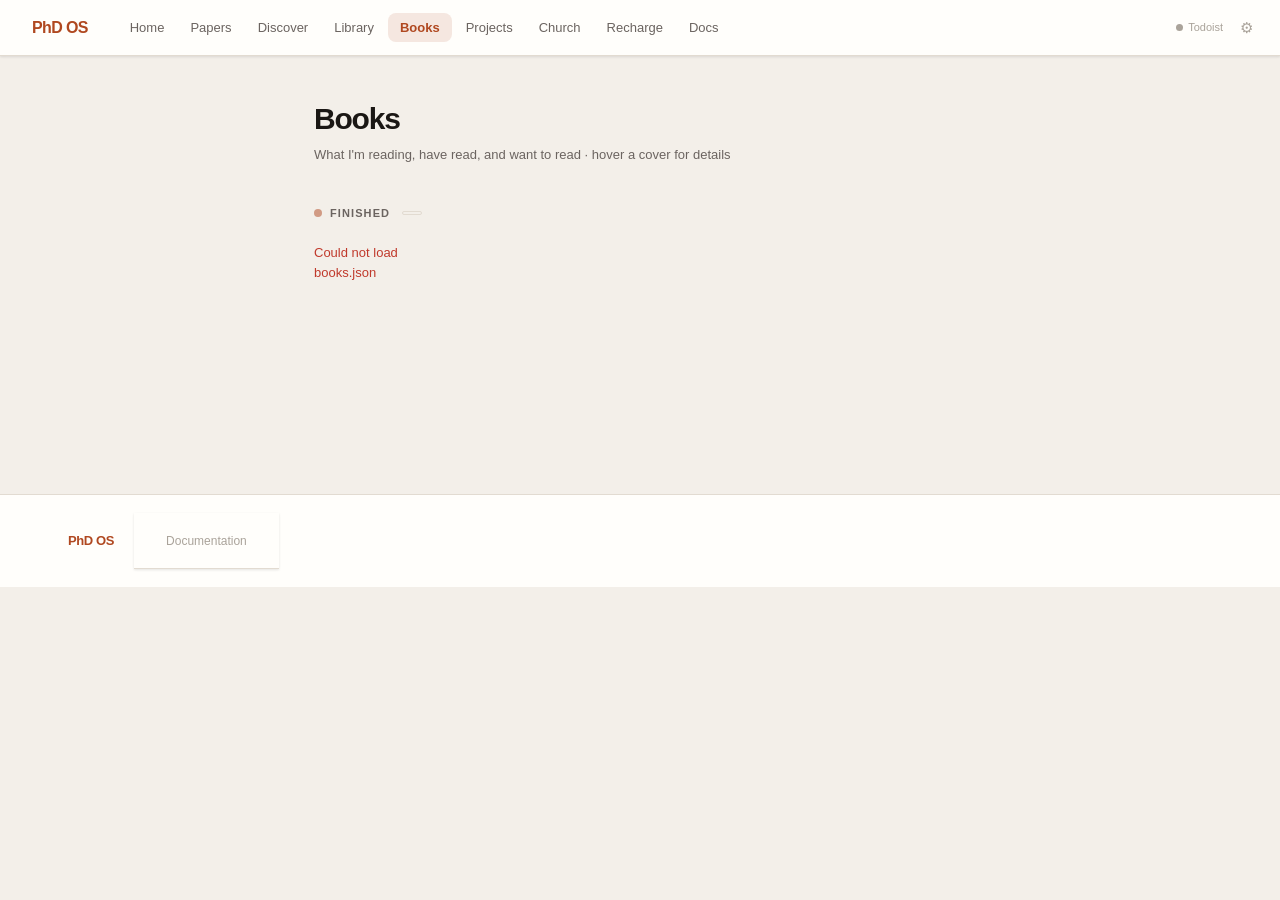
==== commit 6a4dcab4: "fixing llm pipeline" ====
--- a/site/books.html
+++ b/site/books.html
@@ -44,6 +44,15 @@
   '#27ae60','#d35400','#1a5276','#884ea0','#b7950b',
 ];
 
+// Only allow http/https URLs in src attributes — blocks javascript: and data: schemes.
+function safeSrc(url) {
+  if (!url) return '';
+  try {
+    const u = new URL(url);
+    return (u.protocol === 'https:' || u.protocol === 'http:') ? url : '';
+  } catch { return ''; }
+}
+
 function placeholderColor(title) {
   let h = 0;
   for (const c of (title || '')) h = ((h * 31) + c.charCodeAt(0)) >>> 0;
@@ -72,8 +81,9 @@
   const color       = placeholderColor(b.title);
   const initial     = (b.title || '?')[0].toUpperCase();
 
-  const coverInner = b.cover_url
-    ? `<img class="book-cover-img" src="${escHtml(b.cover_url)}"
+  const safeUrl = safeSrc(b.cover_url);
+  const coverInner = safeUrl
+    ? `<img class="book-cover-img" src="${escHtml(safeUrl)}"
            alt="${escHtml(b.title)}" data-title="${escHtml(b.title)}">`
     : `<div class="book-cover-placeholder" style="background:${color}">${initial}</div>`;
 
--- a/site/style.css
+++ b/site/style.css
@@ -1627,3 +1627,185 @@
 .btn:active { transform: scale(0.97); }
 .btn-primary { background: var(--accent); color: white; }
 .btn-ghost { background: var(--bg); color: var(--text-muted); border: 1px solid var(--border); }
+
+/* ── Site footer ─────────────────────────────────────── */
+.site-footer {
+  margin-top: 60px;
+  border-top: 1px solid var(--border);
+  background: var(--surface);
+}
+.footer-inner {
+  max-width: 1200px;
+  margin: 0 auto;
+  padding: 18px 28px;
+  display: flex;
+  align-items: center;
+  gap: 20px;
+}
+.footer-brand {
+  font-weight: 800;
+  font-size: 13px;
+  color: var(--brand);
+  letter-spacing: -0.03em;
+}
+.footer-links {
+  display: flex;
+  gap: 16px;
+}
+.footer-links a {
+  font-size: 12px;
+  color: var(--text-subtle);
+  text-decoration: none;
+  transition: color 0.15s;
+}
+.footer-links a:hover { color: var(--text-muted); }
+
+/* ── Docs page ───────────────────────────────────────── */
+.docs-layout {
+  display: grid;
+  grid-template-columns: 230px 1fr;
+  max-width: 1080px;
+  margin: 0 auto;
+  min-height: calc(100vh - var(--nav-h) - 80px);
+}
+.docs-sidebar {
+  position: sticky;
+  top: var(--nav-h);
+  height: calc(100vh - var(--nav-h));
+  overflow-y: auto;
+  border-right: 1px solid var(--border);
+  padding: 36px 0 36px 0;
+}
+.docs-sidebar-section {
+  padding: 0 20px;
+  margin-bottom: 24px;
+}
+.docs-sidebar-label {
+  font-size: 10px;
+  font-weight: 800;
+  letter-spacing: 0.08em;
+  text-transform: uppercase;
+  color: var(--text-subtle);
+  margin-bottom: 6px;
+}
+.docs-sidebar a {
+  display: block;
+  font-size: 13px;
+  color: var(--text-muted);
+  text-decoration: none;
+  padding: 4px 8px;
+  border-radius: 6px;
+  transition: background 0.1s, color 0.1s;
+  margin-bottom: 1px;
+}
+.docs-sidebar a:hover { background: var(--surface-hover); color: var(--text); }
+.docs-sidebar a.active { background: var(--brand-dim); color: var(--brand); font-weight: 600; }
+.docs-content {
+  padding: 44px 52px 80px;
+  max-width: 760px;
+}
+.docs-content h1 {
+  font-size: 28px;
+  font-weight: 800;
+  letter-spacing: -0.04em;
+  color: var(--text);
+  margin-bottom: 8px;
+}
+.docs-content .docs-lead {
+  font-size: 15px;
+  color: var(--text-muted);
+  margin-bottom: 40px;
+  line-height: 1.6;
+}
+.docs-content h2 {
+  font-size: 18px;
+  font-weight: 700;
+  letter-spacing: -0.02em;
+  color: var(--text);
+  margin: 48px 0 14px;
+  padding-top: 48px;
+  border-top: 1px solid var(--border);
+  scroll-margin-top: calc(var(--nav-h) + 20px);
+}
+.docs-content h2:first-of-type { margin-top: 0; padding-top: 0; border-top: none; }
+.docs-content h3 {
+  font-size: 14px;
+  font-weight: 700;
+  color: var(--text);
+  margin: 24px 0 8px;
+  scroll-margin-top: calc(var(--nav-h) + 20px);
+}
+.docs-content p {
+  color: var(--text-muted);
+  line-height: 1.7;
+  margin-bottom: 12px;
+}
+.docs-content ul, .docs-content ol {
+  color: var(--text-muted);
+  line-height: 1.7;
+  margin: 8px 0 14px 20px;
+}
+.docs-content li { margin-bottom: 4px; }
+.docs-content code {
+  font-family: 'SF Mono', 'Fira Code', 'Cascadia Code', monospace;
+  font-size: 12px;
+  background: var(--surface-hover);
+  border: 1px solid var(--border);
+  border-radius: 4px;
+  padding: 1px 5px;
+  color: var(--brand);
+}
+.docs-content pre {
+  background: var(--surface);
+  border: 1px solid var(--border);
+  border-radius: var(--radius-sm);
+  padding: 16px 20px;
+  overflow-x: auto;
+  margin: 12px 0 20px;
+}
+.docs-content pre code {
+  background: none;
+  border: none;
+  padding: 0;
+  font-size: 12.5px;
+  color: var(--text);
+  line-height: 1.6;
+}
+.docs-callout {
+  border-radius: var(--radius-sm);
+  padding: 14px 18px;
+  margin: 16px 0;
+  border-left: 3px solid;
+  font-size: 13px;
+  line-height: 1.6;
+}
+.docs-callout.tip   { background: var(--accent-dim); border-color: var(--accent); color: var(--text-muted); }
+.docs-callout.warn  { background: var(--gold-dim);   border-color: var(--gold);   color: var(--text-muted); }
+.docs-callout.info  { background: var(--blue-dim);   border-color: var(--blue);   color: var(--text-muted); }
+.docs-table { width: 100%; border-collapse: collapse; margin: 12px 0 20px; font-size: 13px; }
+.docs-table th {
+  text-align: left;
+  font-weight: 700;
+  color: var(--text);
+  padding: 8px 12px;
+  border-bottom: 2px solid var(--border);
+}
+.docs-table td {
+  padding: 7px 12px;
+  border-bottom: 1px solid var(--border);
+  color: var(--text-muted);
+  vertical-align: top;
+}
+.docs-table td code { white-space: nowrap; }
+@media (max-width: 720px) {
+  .docs-layout { grid-template-columns: 1fr; }
+  .docs-sidebar {
+    position: static;
+    height: auto;
+    border-right: none;
+    border-bottom: 1px solid var(--border);
+    padding: 20px;
+  }
+  .docs-sidebar-section { padding: 0; margin-bottom: 12px; }
+  .docs-content { padding: 28px 20px 60px; }
+}
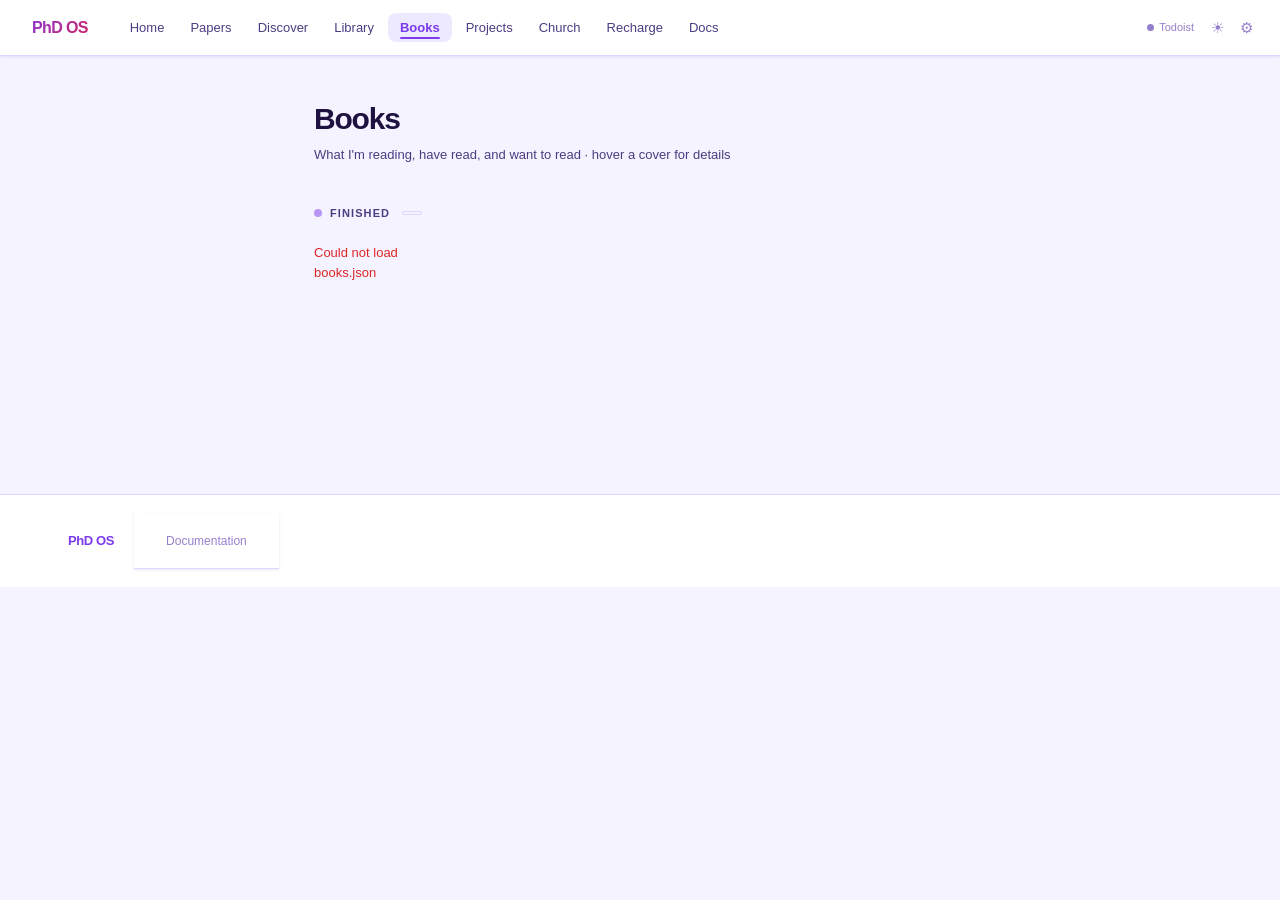
==== commit 81b2ea87: "vault backup: 2026-06-02 12:27:22" ====
--- a/site/books.html
+++ b/site/books.html
@@ -4,6 +4,7 @@
   <meta charset="UTF-8">
   <meta name="viewport" content="width=device-width, initial-scale=1.0">
   <title>PhD OS — Books</title>
+  <script src="theme.js"></script>
   <link rel="stylesheet" href="style.css">
 </head>
 <body>
@@ -81,6 +82,7 @@
   const color       = placeholderColor(b.title);
   const initial     = (b.title || '?')[0].toUpperCase();
 
+  // Always start with placeholder; cover gets fetched async by loadCovers()
   const safeUrl = safeSrc(b.cover_url);
   const coverInner = safeUrl
     ? `<img class="book-cover-img" src="${escHtml(safeUrl)}"
@@ -98,7 +100,11 @@
     : '';
 
   return `
-    <div class="book-spine${isCurrently ? ' book-spine-current' : ''}">
+    <div class="book-spine${isCurrently ? ' book-spine-current' : ''}"
+         data-cover-isbn="${escHtml(b.isbn||'')}"
+         data-cover-title="${escHtml(b.title)}"
+         data-cover-author="${escHtml(b.author||'')}"
+         ${safeUrl ? 'data-cover-loaded="1"' : ''}>
       <div class="book-cover-wrap">
         ${coverInner}
         <div class="book-popup">
@@ -173,7 +179,35 @@
   }
 }
 
-loadBooks();
+// After all grids render, fetch covers client-side from Google Books
+async function loadCovers() {
+  const spines = document.querySelectorAll('.book-spine:not([data-cover-loaded])');
+  for (const spine of spines) {
+    const { coverIsbn: isbn, coverTitle: title, coverAuthor: author } = spine.dataset;
+    if (!title) continue;
+    const url = await fetchBookCover(isbn || '', title, author || '');
+    if (!url) continue;
+    const wrap = spine.querySelector('.book-cover-wrap');
+    if (!wrap) continue;
+    const ph = wrap.querySelector('.book-cover-placeholder');
+    if (!ph) continue;
+    const img = document.createElement('img');
+    img.className = 'book-cover-img';
+    img.alt = title;
+    img.dataset.title = title;
+    img.style.opacity = '0';
+    img.style.transition = 'opacity 0.4s ease';
+    img.addEventListener('load',  () => { img.style.opacity = '1'; });
+    img.addEventListener('error', () => {
+      img.replaceWith(ph);
+    });
+    img.src = url;
+    ph.replaceWith(img);
+    spine.setAttribute('data-cover-loaded', '1');
+  }
+}
+
+loadBooks().then(loadCovers);
 </script>
 </body>
 </html>
--- a/site/style.css
+++ b/site/style.css
@@ -1,57 +1,90 @@
 *, *::before, *::after { box-sizing: border-box; margin: 0; padding: 0; }
 
 :root {
-  --bg: #f3efe9;
-  --surface: #fffefb;
-  --surface-hover: #f7f4ef;
-  --border: #e2dbd1;
-  --border-strong: #ccc5ba;
-  --text: #1a1714;
-  --text-muted: #6b6460;
-  --text-subtle: #aaa39a;
-  --accent: #2a7a50;
-  --accent-dim: #ddf0e6;
-  --brand: #b04820;
-  --brand-dim: #f5e7e0;
-  --gold: #c07808;
-  --gold-dim: #fef3d4;
-  --blue: #2c5fa0;
-  --blue-dim: #dde8f8;
-  --purple: #7040a8;
-  --purple-dim: #eee0f8;
-  --danger: #c0392b;
-  --shadow-sm: 0 1px 3px rgba(0,0,0,0.07), 0 1px 2px rgba(0,0,0,0.04);
-  --shadow-md: 0 3px 10px rgba(0,0,0,0.09), 0 1px 4px rgba(0,0,0,0.05);
-  --shadow-lg: 0 6px 24px rgba(0,0,0,0.1), 0 2px 8px rgba(0,0,0,0.06);
+  --bg: #f5f3ff;
+  --surface: #ffffff;
+  --surface-hover: #ede9fe;
+  --border: #ddd6fe;
+  --border-strong: #c4b5fd;
+  --text: #1e1340;
+  --text-muted: #4c3d82;
+  --text-subtle: #9580cc;
+  --accent: #0d9488;
+  --accent-dim: #ccfbf1;
+  --brand: #7c3aed;
+  --brand-dim: #ede9fe;
+  --gold: #d97706;
+  --gold-dim: #fef3c7;
+  --blue: #2563eb;
+  --blue-dim: #dbeafe;
+  --purple: #9333ea;
+  --purple-dim: #f3e8ff;
+  --rose: #e11d48;
+  --rose-dim: #ffe4e6;
+  --danger: #dc2626;
+  --shadow-sm: 0 1px 4px rgba(124,58,237,0.08), 0 1px 2px rgba(0,0,0,0.04);
+  --shadow-md: 0 4px 16px rgba(124,58,237,0.13), 0 1px 4px rgba(0,0,0,0.05);
+  --shadow-lg: 0 8px 32px rgba(124,58,237,0.20), 0 2px 8px rgba(0,0,0,0.07);
   --nav-h: 56px;
   --radius: 14px;
   --radius-sm: 9px;
 }
 
+/* Force light mode — overrides dark media query (html.theme-light has higher specificity than :root) */
+html.theme-light {
+  color-scheme: light;
+  --bg: #f5f3ff;
+  --surface: #ffffff;
+  --surface-hover: #ede9fe;
+  --border: #ddd6fe;
+  --border-strong: #c4b5fd;
+  --text: #1e1340;
+  --text-muted: #4c3d82;
+  --text-subtle: #9580cc;
+  --accent: #0d9488;
+  --accent-dim: #ccfbf1;
+  --brand: #7c3aed;
+  --brand-dim: #ede9fe;
+  --gold: #d97706;
+  --gold-dim: #fef3c7;
+  --blue: #2563eb;
+  --blue-dim: #dbeafe;
+  --purple: #9333ea;
+  --purple-dim: #f3e8ff;
+  --rose: #e11d48;
+  --rose-dim: #ffe4e6;
+  --danger: #dc2626;
+  --shadow-sm: 0 1px 4px rgba(124,58,237,0.08), 0 1px 2px rgba(0,0,0,0.04);
+  --shadow-md: 0 4px 16px rgba(124,58,237,0.13), 0 1px 4px rgba(0,0,0,0.05);
+  --shadow-lg: 0 8px 32px rgba(124,58,237,0.20), 0 2px 8px rgba(0,0,0,0.07);
+}
+
 @media (prefers-color-scheme: dark) {
   :root {
-    --bg: #1a1814;
-    --surface: #232018;
-    --surface-hover: #2a261e;
-    --border: #38332c;
-    --border-strong: #4a443b;
-    --text: #edeae3;
-    --text-muted: #8a847a;
-    --text-subtle: #524e48;
-    --accent: #3d9060;
-    --accent-dim: #142a1e;
-    --brand: #d06030;
-    --brand-dim: #2a1608;
-    --gold: #d4920a;
-    --gold-dim: #2a1e04;
-    --blue: #5080c8;
-    --blue-dim: #0e1e3a;
-    --purple: #9060d0;
-    --purple-dim: #200c38;
-    --danger: #e05a4e;
-    --shadow-sm: 0 1px 3px rgba(0,0,0,0.3);
-    --shadow-md: 0 3px 10px rgba(0,0,0,0.35);
-    --shadow-lg: 0 6px 24px rgba(0,0,0,0.4);
+    --bg: #0d0b1a;
+    --surface: #17143a;
+    --surface-hover: #1f1b4b;
+    --border: #2e2860;
+    --border-strong: #4a3f88;
+    --text: #ede9fe;
+    --text-muted: #a89fd4;
+    --text-subtle: #5e5690;
+    --accent: #14b8a6;
+    --accent-dim: #0a2420;
+    --brand: #a78bfa;
+    --brand-dim: #1e1445;
+    --gold: #fbbf24;
+    --gold-dim: #2d1f06;
+    --blue: #60a5fa;
+    --blue-dim: #0d1f45;
+    --purple: #c084fc;
+    --purple-dim: #2a0a42;
+    --rose: #fb7185;
+    --rose-dim: #2d0a14;
+    --danger: #f87171;
+    --shadow-sm: 0 1px 3px rgba(0,0,0,0.45);
+    --shadow-md: 0 4px 16px rgba(0,0,0,0.55);
+    --shadow-lg: 0 8px 32px rgba(0,0,0,0.65);
   }
 }
 
@@ -83,11 +116,18 @@
 .brand {
   font-weight: 800;
   font-size: 16px;
-  color: var(--brand);
   text-decoration: none;
   margin-right: 16px;
   letter-spacing: -0.04em;
-}
+  background: linear-gradient(135deg, var(--brand) 0%, var(--rose) 100%);
+  -webkit-background-clip: text;
+  -webkit-text-fill-color: transparent;
+  background-clip: text;
+  cursor: pointer;
+  transition: opacity 0.15s, filter 0.15s;
+  display: inline-block;
+}
+.brand:hover { opacity: 0.8; filter: brightness(1.15); }
 
 nav a {
   font-size: 13px;
@@ -95,16 +135,28 @@
   text-decoration: none;
   padding: 5px 12px;
   border-radius: 8px;
-  transition: background 0.12s, color 0.12s;
+  transition: background 0.15s, color 0.15s, transform 0.15s;
   font-weight: 500;
-}
-
-nav a:hover { background: var(--bg); color: var(--text); }
+  position: relative;
+}
+
+nav a:hover { background: var(--bg); color: var(--text); transform: scale(1.05); }
 
 nav a.active {
   background: var(--brand-dim);
   color: var(--brand);
   font-weight: 700;
+}
+
+nav a.active::after {
+  content: '';
+  position: absolute;
+  bottom: 3px;
+  left: 12px;
+  right: 12px;
+  height: 2px;
+  border-radius: 1px;
+  background: var(--brand);
 }
 
 .nav-spacer { flex: 1; }
@@ -128,6 +180,19 @@
 
 .api-dot.connected { background: var(--accent); }
 .api-dot.error { background: var(--danger); }
+
+.theme-btn {
+  font-size: 15px;
+  color: var(--text-subtle);
+  background: none;
+  border: none;
+  cursor: pointer;
+  padding: 5px 7px;
+  border-radius: 7px;
+  line-height: 1;
+  transition: background 0.12s, color 0.12s, transform 0.2s cubic-bezier(0.34,1.56,0.64,1);
+}
+.theme-btn:hover { background: var(--bg); color: var(--gold); transform: scale(1.2) rotate(20deg); }
 
 .settings-btn {
   font-size: 15px;
@@ -141,7 +206,10 @@
   transition: background 0.12s, color 0.12s;
 }
 
-.settings-btn:hover { background: var(--bg); color: var(--text-muted); }
+.settings-btn {
+  transition: background 0.12s, color 0.12s, transform 0.35s cubic-bezier(0.34, 1.56, 0.64, 1);
+}
+.settings-btn:hover { background: var(--bg); color: var(--brand); transform: rotate(90deg); }
 
 /* ── Layout ─────────────────────────────────────────── */
 main {
@@ -200,14 +268,15 @@
   border-radius: var(--radius-sm);
   background: var(--surface);
   border: 1px solid var(--border);
-  transition: background 0.12s, box-shadow 0.12s, border-color 0.12s;
+  transition: background 0.15s, box-shadow 0.2s, border-color 0.2s, transform 0.15s;
   box-shadow: var(--shadow-sm);
 }
 
 .task-item:hover {
   background: var(--surface-hover);
-  border-color: var(--border-strong);
-  box-shadow: var(--shadow-md);
+  border-color: var(--accent);
+  box-shadow: -3px 0 0 var(--accent), var(--shadow-md);
+  transform: translateX(3px);
 }
 
 .task-check {
@@ -233,7 +302,14 @@
 .task-check.checked {
   background: var(--accent);
   border-color: var(--accent);
-  transform: scale(1);
+  animation: checkBounce 0.4s cubic-bezier(0.34, 1.56, 0.64, 1) forwards;
+}
+
+@keyframes checkBounce {
+  0%   { transform: scale(1); }
+  40%  { transform: scale(1.4); }
+  70%  { transform: scale(0.88); }
+  100% { transform: scale(1); }
 }
 
 .task-check.checked::after {
@@ -362,12 +438,13 @@
   padding: 16px 18px;
   margin-bottom: 8px;
   box-shadow: var(--shadow-sm);
-  transition: box-shadow 0.15s, border-color 0.15s;
+  transition: box-shadow 0.2s, border-color 0.2s, transform 0.2s;
 }
 
 .paper-card:hover {
   box-shadow: var(--shadow-md);
-  border-color: var(--border-strong);
+  border-color: var(--brand);
+  transform: translateY(-2px);
 }
 
 .paper-card:last-child { margin-bottom: 0; }
@@ -416,8 +493,13 @@
 }
 
 .progress-step.current {
-  background: linear-gradient(90deg, var(--accent) 0%, #4ab878 100%);
-  box-shadow: 0 0 6px rgba(42,122,80,0.4);
+  background: linear-gradient(90deg, var(--accent) 0%, var(--brand) 100%);
+  animation: progressGlow 2.5s ease-in-out infinite;
+}
+
+@keyframes progressGlow {
+  0%, 100% { box-shadow: 0 0 4px color-mix(in srgb, var(--accent) 60%, transparent); }
+  50%       { box-shadow: 0 0 12px color-mix(in srgb, var(--accent) 80%, transparent); opacity: 0.85; }
 }
 
 /* ── Stage pill colors (light) ── */
@@ -816,12 +898,13 @@
   position: relative;
   width: 100%;
   aspect-ratio: 2 / 3;
-  transition: transform 0.18s, filter 0.18s;
+  transition: transform 0.3s cubic-bezier(0.34, 1.56, 0.64, 1), filter 0.2s;
+  transform-style: preserve-3d;
 }
 
 .book-spine:hover .book-cover-wrap {
-  transform: translateY(-4px) scale(1.03);
-  filter: brightness(1.04);
+  transform: perspective(600px) rotateY(-10deg) translateY(-5px) scale(1.05);
+  filter: brightness(1.08);
 }
 
 .book-cover-img {
@@ -1430,17 +1513,63 @@
 }
 
 /* Library */
+#lib-list {
+  display: flex;
+  flex-direction: column;
+  gap: 3px;
+}
+
+.lib-filters-wrap {
+  display: flex;
+  flex-direction: column;
+  gap: 7px;
+  margin-bottom: 14px;
+}
+
+.lib-filter-row {
+  display: flex;
+  align-items: center;
+  gap: 6px;
+  flex-wrap: wrap;
+}
+
+.lib-kw-search {
+  font-size: 12px;
+  padding: 4px 12px;
+  border: 1.5px solid var(--border);
+  border-radius: 20px;
+  background: var(--surface);
+  color: var(--text);
+  font-family: inherit;
+  outline: none;
+  width: 220px;
+  transition: border-color 0.12s;
+}
+.lib-kw-search:focus { border-color: var(--brand); }
+
+.lib-filter-label {
+  font-size: 10px;
+  font-weight: 700;
+  text-transform: uppercase;
+  letter-spacing: 0.08em;
+  color: var(--text-subtle);
+  white-space: nowrap;
+  min-width: 60px;
+}
+
+.rc-chip-sm {
+  font-size: 10.5px;
+  padding: 3px 10px;
+}
+
 .lit-card {
   background: var(--surface);
   border: 1px solid var(--border);
-  border-radius: var(--radius);
-  padding: 15px 17px;
-  margin-bottom: 8px;
-  box-shadow: var(--shadow-sm);
-  transition: box-shadow 0.15s, border-color 0.15s;
-}
-.lit-card:hover { box-shadow: var(--shadow-md); border-color: var(--border-strong); }
-.lit-card:last-child { margin-bottom: 0; }
+  border-radius: var(--radius-sm);
+  padding: 7px 12px;
+  transition: border-color 0.12s;
+}
+.lit-card:hover { border-color: var(--border-strong); }
 
 .lit-card-top {
   display: flex;
@@ -1495,9 +1624,9 @@
 a.lit-title:hover { text-decoration: underline; color: var(--blue); }
 
 .lit-authors {
-  font-size: 12.5px;
-  color: var(--text-muted);
-  margin-bottom: 8px;
+  font-size: 11.5px;
+  color: var(--text-muted);
+  margin-top: 1px;
 }
 
 .lit-thoughts {
@@ -1516,6 +1645,22 @@
   margin-bottom: 8px;
 }
 
+.lit-keywords {
+  display: flex;
+  flex-wrap: wrap;
+  gap: 4px;
+  margin-top: 6px;
+}
+
+.lit-kw-chip {
+  font-size: 10px;
+  color: var(--text-subtle);
+  background: var(--bg);
+  border: 1px solid var(--border);
+  border-radius: 20px;
+  padding: 1px 7px;
+}
+
 .lit-related {
   display: flex;
   align-items: center;
@@ -1545,6 +1690,90 @@
 @media (prefers-color-scheme: dark) {
   .discover-card-title:hover { color: #80b0f0; }
   a.lit-title:hover { color: #80b0f0; }
+}
+
+/* ── Calendar events ─────────────────────────────────── */
+.event-list { list-style: none; display: flex; flex-direction: column; gap: 2px; }
+
+.event-item {
+  display: flex;
+  align-items: center;
+  gap: 11px;
+  padding: 9px 12px;
+  border-radius: var(--radius-sm);
+  background: var(--surface);
+  border: 1px solid var(--border);
+  box-shadow: var(--shadow-sm);
+  transition: background 0.12s, border-color 0.12s;
+}
+
+.event-item:hover {
+  background: var(--surface-hover);
+  border-color: var(--border-strong);
+}
+
+.event-time {
+  font-size: 11px;
+  font-weight: 700;
+  color: var(--text-muted);
+  width: 58px;
+  flex-shrink: 0;
+  font-variant-numeric: tabular-nums;
+  white-space: nowrap;
+}
+
+.event-time.all-day {
+  color: var(--text-subtle);
+  font-weight: 600;
+  font-style: italic;
+}
+
+.event-dot {
+  width: 8px;
+  height: 8px;
+  border-radius: 50%;
+  flex-shrink: 0;
+}
+
+.event-name {
+  flex: 1;
+  font-size: 14px;
+  font-weight: 450;
+  min-width: 0;
+  white-space: nowrap;
+  overflow: hidden;
+  text-overflow: ellipsis;
+}
+
+.event-badge {
+  font-size: 10px;
+  font-weight: 700;
+  padding: 2px 8px;
+  border-radius: 20px;
+  background: var(--blue-dim);
+  color: var(--blue);
+  border: 1px solid color-mix(in srgb, var(--blue) 20%, var(--border));
+  flex-shrink: 0;
+  white-space: nowrap;
+}
+
+.gcal-connect-btn {
+  font-size: 13px;
+  font-weight: 600;
+  padding: 8px 16px;
+  border-radius: var(--radius-sm);
+  border: 1.5px solid var(--border);
+  background: var(--surface);
+  color: var(--text-muted);
+  cursor: pointer;
+  font-family: inherit;
+  transition: background 0.12s, border-color 0.12s, color 0.12s;
+}
+
+.gcal-connect-btn:hover {
+  background: var(--surface-hover);
+  border-color: var(--blue);
+  color: var(--blue);
 }
 
 /* ── Loading / empty / error states ─────────────────── */
@@ -1660,6 +1889,204 @@
 }
 .footer-links a:hover { color: var(--text-muted); }
 
+/* ── Church page ─────────────────────────────────────── */
+.church-grid {
+  display: grid;
+  grid-template-columns: 1fr 1fr;
+  gap: 6px;
+}
+@media (max-width: 500px) { .church-grid { grid-template-columns: 1fr; } }
+
+.contact-card {
+  background: var(--surface);
+  border: 1px solid var(--border);
+  border-radius: var(--radius-sm);
+  padding: 12px 14px;
+  box-shadow: var(--shadow-sm);
+  transition: box-shadow 0.12s, border-color 0.12s;
+}
+.contact-card:hover { box-shadow: var(--shadow-md); border-color: var(--border-strong); }
+.contact-card.pinned { border-left: 3px solid var(--brand); }
+
+.contact-card-top {
+  display: flex;
+  justify-content: space-between;
+  align-items: flex-start;
+  gap: 6px;
+  margin-bottom: 2px;
+}
+.contact-card-actions {
+  display: flex;
+  gap: 1px;
+  flex-shrink: 0;
+  opacity: 0;
+  transition: opacity 0.15s;
+}
+.contact-card:hover .contact-card-actions,
+.contact-card:focus-within .contact-card-actions { opacity: 1; }
+@media (hover: none) { .contact-card-actions { opacity: 1; } }
+
+.contact-action-btn {
+  font-size: 13px;
+  line-height: 1;
+  padding: 3px 5px;
+  border-radius: 5px;
+  border: none;
+  background: none;
+  color: var(--text-subtle);
+  cursor: pointer;
+  font-family: inherit;
+  transition: color 0.1s, background 0.1s;
+}
+.contact-action-btn:hover { color: var(--text); background: var(--bg); }
+.contact-action-btn.del:hover { color: var(--danger); }
+
+.contact-name { font-size: 13.5px; font-weight: 600; }
+.contact-role {
+  font-size: 10px;
+  font-weight: 700;
+  text-transform: uppercase;
+  letter-spacing: 0.06em;
+  color: var(--brand);
+  margin-top: 3px;
+}
+.contact-details { display: flex; flex-wrap: wrap; gap: 2px 10px; margin-top: 5px; }
+.contact-detail {
+  font-size: 12px;
+  color: var(--text-muted);
+  text-decoration: none;
+  display: inline-flex;
+  align-items: center;
+  gap: 3px;
+  transition: color 0.1s;
+}
+.contact-detail:hover { color: var(--blue); text-decoration: underline; }
+.contact-note { font-size: 11.5px; color: var(--text-subtle); margin-top: 5px; line-height: 1.45; }
+
+.church-label {
+  font-size: 10px;
+  font-weight: 700;
+  text-transform: uppercase;
+  letter-spacing: 0.08em;
+  color: var(--text-subtle);
+  margin-bottom: 6px;
+}
+
+.meeting-body { padding: 14px 16px; }
+.meeting-meta { display: flex; align-items: center; gap: 8px; flex-wrap: wrap; margin-bottom: 12px; }
+.meeting-attendees { font-size: 12.5px; color: var(--text-muted); line-height: 1.5; margin-bottom: 12px; }
+.meeting-note { font-size: 11.5px; color: var(--text-subtle); margin-top: 10px; line-height: 1.5; font-style: italic; }
+
+.church-checklist { padding-left: 18px; display: flex; flex-direction: column; gap: 5px; margin: 0; }
+.church-checklist li { font-size: 13px; color: var(--text-muted); line-height: 1.5; }
+
+.zoom-btn {
+  display: inline-block;
+  font-size: 11px;
+  font-weight: 600;
+  padding: 4px 12px;
+  border-radius: 20px;
+  background: var(--blue-dim);
+  color: var(--blue);
+  border: 1px solid color-mix(in srgb, var(--blue) 20%, var(--border));
+  cursor: pointer;
+  font-family: inherit;
+  text-decoration: none;
+  transition: opacity 0.12s;
+  white-space: nowrap;
+}
+.zoom-btn:hover { opacity: 0.8; }
+.zoom-btn.unset {
+  background: var(--bg);
+  color: var(--text-subtle);
+  border-color: var(--border);
+  cursor: default;
+  opacity: 0.6;
+}
+
+.private-row {
+  display: flex;
+  align-items: center;
+  gap: 10px;
+  padding: 9px 12px;
+  background: var(--surface);
+  border: 1px solid var(--border);
+  border-radius: var(--radius-sm);
+  margin-bottom: 2px;
+  box-shadow: var(--shadow-sm);
+}
+.private-label { font-size: 12px; color: var(--text-muted); font-weight: 500; flex-shrink: 0; width: 155px; }
+.private-val {
+  flex: 1;
+  font-family: 'SF Mono', 'Fira Code', monospace;
+  font-size: 12px;
+  color: var(--text);
+  overflow: hidden;
+  text-overflow: ellipsis;
+  white-space: nowrap;
+  min-width: 0;
+}
+.private-val.masked { color: var(--text-subtle); letter-spacing: 0.1em; }
+.private-val.unset  { color: var(--text-subtle); font-style: italic; font-family: inherit; letter-spacing: 0; }
+.private-actions { display: flex; gap: 3px; flex-shrink: 0; }
+.priv-btn {
+  font-size: 12px;
+  line-height: 1;
+  padding: 4px 7px;
+  border-radius: 5px;
+  border: 1px solid var(--border);
+  background: none;
+  color: var(--text-subtle);
+  cursor: pointer;
+  font-family: inherit;
+  transition: color 0.1s, background 0.1s, border-color 0.1s;
+}
+.priv-btn:hover { background: var(--bg); color: var(--text); border-color: var(--border-strong); }
+
+.resource-list { list-style: none; display: flex; flex-direction: column; gap: 3px; }
+.resource-item {
+  display: flex;
+  align-items: center;
+  gap: 12px;
+  padding: 10px 13px;
+  background: var(--surface);
+  border: 1px solid var(--border);
+  border-radius: var(--radius-sm);
+  box-shadow: var(--shadow-sm);
+}
+.resource-name { flex: 1; font-size: 13.5px; font-weight: 500; }
+.resource-link {
+  font-size: 11px;
+  font-weight: 600;
+  padding: 3px 11px;
+  border-radius: 20px;
+  background: var(--blue-dim);
+  color: var(--blue);
+  border: 1px solid color-mix(in srgb, var(--blue) 20%, var(--border));
+  text-decoration: none;
+  transition: opacity 0.12s;
+  white-space: nowrap;
+  flex-shrink: 0;
+}
+.resource-link:hover { opacity: 0.8; }
+.resource-link.unset {
+  background: var(--bg);
+  color: var(--text-subtle);
+  border-color: var(--border);
+  pointer-events: none;
+  opacity: 0.55;
+}
+
+.modal-section-label {
+  font-size: 10px;
+  font-weight: 700;
+  text-transform: uppercase;
+  letter-spacing: 0.08em;
+  color: var(--text-subtle);
+  margin: 16px 0 5px;
+}
+.modal-section-label:first-child { margin-top: 0; }
+
 /* ── Docs page ───────────────────────────────────────── */
 .docs-layout {
   display: grid;
@@ -1809,3 +2236,658 @@
   .docs-sidebar-section { padding: 0; margin-bottom: 12px; }
   .docs-content { padding: 28px 20px 60px; }
 }
+
+/* ══════════════════════════════════════════════════════
+   DASHBOARD PAGE
+   ══════════════════════════════════════════════════════ */
+
+.db-page {
+  max-width: 1100px;
+  margin: 0 auto;
+  padding: 36px 24px 100px;
+}
+
+.db-header {
+  display: flex;
+  align-items: flex-end;
+  justify-content: space-between;
+  margin-bottom: 28px;
+}
+
+.db-header-date {
+  font-size: 26px;
+  font-weight: 800;
+  letter-spacing: -0.04em;
+  color: var(--text);
+}
+
+.db-header-day {
+  font-size: 13px;
+  color: var(--text-muted);
+  margin-top: 2px;
+}
+
+.db-header-status {
+  font-size: 12px;
+  color: var(--text-subtle);
+  font-weight: 600;
+  background: var(--surface);
+  border: 1px solid var(--border);
+  border-radius: 20px;
+  padding: 4px 12px;
+}
+
+/* Grid */
+.db-grid {
+  display: grid;
+  grid-template-columns: 1fr 1fr;
+  gap: 18px;
+}
+
+@media (max-width: 700px) {
+  .db-grid { grid-template-columns: 1fr; }
+  .db-card-span2 { grid-column: span 1; }
+}
+
+.db-card-span2 { grid-column: span 2; }
+
+/* Card shell */
+.db-card {
+  background: var(--surface);
+  border: 1px solid var(--border);
+  border-radius: var(--radius);
+  padding: 20px;
+  box-shadow: var(--shadow-sm);
+  display: flex;
+  flex-direction: column;
+  min-height: 140px;
+}
+
+.db-card-tasks { min-height: 220px; }
+
+.db-card-header {
+  font-size: 10px;
+  font-weight: 800;
+  text-transform: uppercase;
+  letter-spacing: 0.1em;
+  color: var(--text-subtle);
+  margin-bottom: 14px;
+  display: flex;
+  align-items: center;
+  gap: 7px;
+}
+
+.db-card-dot {
+  width: 6px;
+  height: 6px;
+  border-radius: 50%;
+  flex-shrink: 0;
+}
+
+.db-task-count {
+  font-size: 10px;
+  font-weight: 700;
+  color: var(--text-subtle);
+  background: var(--bg);
+  border: 1px solid var(--border);
+  border-radius: 20px;
+  padding: 1px 8px;
+  margin-left: 2px;
+  font-variant-numeric: tabular-nums;
+  text-transform: none;
+  letter-spacing: 0;
+}
+
+/* Article of the Day */
+.db-article-journal {
+  font-size: 10px;
+  font-weight: 700;
+  padding: 1px 8px;
+  border-radius: 20px;
+  background: var(--brand-dim);
+  color: var(--brand);
+  border: 1px solid color-mix(in srgb, var(--brand) 20%, var(--border));
+  text-transform: none;
+  letter-spacing: 0;
+  margin-left: auto;
+}
+
+.db-article-title-row { margin-bottom: 6px; }
+
+a.db-article-title, .db-article-title {
+  font-size: 16px;
+  font-weight: 700;
+  color: var(--text);
+  text-decoration: none;
+  line-height: 1.35;
+  letter-spacing: -0.02em;
+}
+a.db-article-title:hover { text-decoration: underline; color: var(--blue); }
+
+.db-article-meta {
+  display: flex;
+  align-items: center;
+  gap: 10px;
+  margin-bottom: 10px;
+}
+
+.db-article-authors {
+  font-size: 12px;
+  color: var(--text-muted);
+}
+
+.db-article-year {
+  font-size: 11px;
+  color: var(--text-subtle);
+  background: var(--bg);
+  border: 1px solid var(--border);
+  border-radius: 20px;
+  padding: 1px 8px;
+}
+
+.db-article-abstract {
+  font-size: 13px;
+  color: var(--text-muted);
+  line-height: 1.65;
+  margin-bottom: 14px;
+  display: -webkit-box;
+  -webkit-line-clamp: 4;
+  -webkit-box-orient: vertical;
+  overflow: hidden;
+}
+
+.db-article-actions {
+  display: flex;
+  gap: 8px;
+  align-items: center;
+  margin-top: auto;
+}
+
+.db-article-btn {
+  font-size: 12px;
+  font-weight: 600;
+  padding: 6px 14px;
+  border-radius: var(--radius-sm);
+  border: 1.5px solid var(--border);
+  background: var(--surface-hover);
+  color: var(--text-muted);
+  cursor: pointer;
+  font-family: inherit;
+  text-decoration: none;
+  display: inline-block;
+  transition: background 0.12s, border-color 0.12s, color 0.12s;
+  white-space: nowrap;
+}
+.db-article-btn:hover { background: var(--bg); border-color: var(--border-strong); color: var(--text); }
+
+.db-article-btn-todoist {
+  color: var(--blue);
+  border-color: color-mix(in srgb, var(--blue) 25%, var(--border));
+  background: var(--blue-dim);
+}
+.db-article-btn-todoist:hover { background: color-mix(in srgb, var(--blue-dim) 80%, var(--bg)); }
+.db-article-btn-todoist:disabled { opacity: 0.55; cursor: default; }
+
+/* Currently Reading */
+.db-reading-inner {
+  display: flex;
+  gap: 14px;
+  align-items: flex-start;
+}
+
+.db-reading-cover {
+  width: 70px;
+  aspect-ratio: 2/3;
+  object-fit: cover;
+  border-radius: 3px 6px 6px 3px;
+  box-shadow: 2px 4px 10px rgba(0,0,0,0.2);
+  flex-shrink: 0;
+}
+
+.db-reading-cover-ph {
+  width: 70px;
+  aspect-ratio: 2/3;
+  border-radius: 3px 6px 6px 3px;
+  box-shadow: 2px 4px 10px rgba(0,0,0,0.2);
+  background: var(--brand);
+  display: flex;
+  align-items: center;
+  justify-content: center;
+  font-size: 28px;
+  font-weight: 900;
+  color: rgba(255,255,255,0.85);
+  flex-shrink: 0;
+}
+
+.db-reading-info { flex: 1; min-width: 0; }
+
+.db-reading-title {
+  font-size: 15px;
+  font-weight: 700;
+  color: var(--text);
+  letter-spacing: -0.02em;
+  line-height: 1.35;
+  margin-bottom: 4px;
+}
+
+.db-reading-author {
+  font-size: 12px;
+  color: var(--text-muted);
+}
+
+.db-reading-more {
+  font-size: 11px;
+  color: var(--text-subtle);
+  margin-top: 6px;
+}
+
+/* LDS Quote */
+.db-quote-text {
+  font-size: 14px;
+  font-style: italic;
+  color: var(--text);
+  line-height: 1.7;
+  margin: 0 0 10px;
+  border-left: 3px solid var(--purple);
+  padding-left: 12px;
+}
+
+.db-quote-attr {
+  font-size: 12px;
+  color: var(--text-muted);
+  font-weight: 600;
+}
+
+/* Recharge card */
+.db-recharge-status {
+  font-size: 10px;
+  padding: 1px 8px;
+  border-radius: 20px;
+  background: var(--bg);
+  border: 1px solid var(--border);
+  color: var(--text-subtle);
+  text-transform: none;
+  letter-spacing: 0;
+  font-weight: 600;
+  margin-left: auto;
+}
+.db-recharge-status.active {
+  background: var(--accent-dim);
+  color: var(--accent);
+  border-color: color-mix(in srgb, var(--accent) 25%, var(--border));
+}
+
+.db-recharge-row {
+  display: flex;
+  align-items: center;
+  justify-content: space-between;
+  gap: 16px;
+  flex-wrap: wrap;
+}
+
+.db-recharge-label {
+  font-size: 14px;
+  font-weight: 600;
+  color: var(--text);
+}
+.db-recharge-label.db-recharge-none { color: var(--text-subtle); font-weight: 400; font-style: italic; }
+
+.db-recharge-sub {
+  font-size: 12px;
+  color: var(--text-muted);
+  margin-top: 3px;
+}
+
+.db-recharge-active { display: flex; flex-direction: column; gap: 10px; }
+
+.db-recharge-timer {
+  font-size: 32px;
+  font-weight: 800;
+  font-variant-numeric: tabular-nums;
+  letter-spacing: -0.03em;
+  color: var(--accent);
+  font-family: 'SF Mono', 'Fira Code', monospace;
+}
+
+/* ══════════════════════════════════════════════════════
+   RECHARGE PAGE (OVERHAULED)
+   ══════════════════════════════════════════════════════ */
+
+/* Active timer card */
+.rc-timer-card {
+  background: linear-gradient(135deg, var(--surface) 0%, var(--accent-dim) 100%);
+  border: 1.5px solid color-mix(in srgb, var(--accent) 25%, var(--border));
+  border-radius: var(--radius);
+  padding: 28px 24px 24px;
+  box-shadow: var(--shadow-md);
+  display: flex;
+  flex-direction: column;
+  align-items: center;
+  gap: 14px;
+  text-align: center;
+}
+
+.rc-timer-meta {
+  display: flex;
+  align-items: center;
+  gap: 6px;
+  font-size: 12px;
+}
+
+.rc-timer-cat {
+  font-size: 11px;
+  font-weight: 700;
+  text-transform: uppercase;
+  letter-spacing: 0.07em;
+  color: var(--accent);
+  background: var(--accent-dim);
+  padding: 2px 9px;
+  border-radius: 20px;
+  border: 1px solid color-mix(in srgb, var(--accent) 20%, var(--border));
+}
+
+.rc-timer-sep { color: var(--text-subtle); }
+
+.rc-timer-name {
+  font-size: 14px;
+  font-weight: 600;
+  color: var(--text);
+}
+
+.rc-timer-display {
+  font-size: 60px;
+  font-weight: 800;
+  font-variant-numeric: tabular-nums;
+  letter-spacing: -0.04em;
+  color: var(--accent);
+  font-family: 'SF Mono', 'Fira Code', 'Menlo', monospace;
+  line-height: 1;
+}
+
+.rc-timer-actions {
+  display: flex;
+  gap: 10px;
+}
+
+/* Browse */
+.rc-category { margin-bottom: 22px; }
+.rc-category:last-child { margin-bottom: 0; }
+
+.rc-cat-label {
+  font-size: 10px;
+  font-weight: 800;
+  text-transform: uppercase;
+  letter-spacing: 0.09em;
+  color: var(--text-subtle);
+  margin-bottom: 6px;
+  padding-left: 2px;
+}
+
+.rc-activity-list {
+  list-style: none;
+  display: flex;
+  flex-direction: column;
+  gap: 2px;
+}
+
+.rc-activity-item {
+  display: flex;
+  align-items: center;
+  gap: 10px;
+  padding: 9px 12px;
+  border-radius: var(--radius-sm);
+  background: var(--surface);
+  border: 1px solid var(--border);
+  transition: background 0.1s, border-color 0.1s;
+}
+
+.rc-activity-item:hover { background: var(--surface-hover); border-color: var(--border-strong); }
+
+.rc-activity-item.rc-activity-active {
+  border-color: color-mix(in srgb, var(--accent) 30%, var(--border));
+  background: var(--accent-dim);
+}
+
+.rc-activity-name {
+  flex: 1;
+  font-size: 14px;
+  color: var(--text);
+}
+
+.rc-start-btn {
+  font-size: 11px;
+  font-weight: 600;
+  padding: 4px 13px;
+  border-radius: 20px;
+  border: 1.5px solid var(--border);
+  background: transparent;
+  color: var(--text-muted);
+  cursor: pointer;
+  font-family: inherit;
+  transition: background 0.12s, border-color 0.12s, color 0.12s;
+  white-space: nowrap;
+  flex-shrink: 0;
+}
+.rc-start-btn:hover {
+  background: var(--accent-dim);
+  border-color: var(--accent);
+  color: var(--accent);
+}
+.rc-start-btn.rc-start-active {
+  background: var(--accent-dim);
+  border-color: color-mix(in srgb, var(--accent) 30%, var(--border));
+  color: var(--accent);
+  cursor: default;
+}
+
+/* Today's sessions */
+.rc-today-summary {
+  font-size: 12px;
+  font-weight: 600;
+  color: var(--text-muted);
+  margin-bottom: 8px;
+  padding-left: 2px;
+}
+
+.rc-session-list {
+  list-style: none;
+  display: flex;
+  flex-direction: column;
+  gap: 2px;
+}
+
+.rc-session-item {
+  display: flex;
+  align-items: center;
+  gap: 8px;
+  padding: 8px 12px;
+  border-radius: var(--radius-sm);
+  background: var(--surface);
+  border: 1px solid var(--border);
+}
+
+.rc-session-name {
+  flex: 1;
+  font-size: 13.5px;
+  color: var(--text);
+}
+
+.rc-session-dur {
+  font-size: 11px;
+  font-weight: 700;
+  color: var(--accent);
+  background: var(--accent-dim);
+  border-radius: 20px;
+  padding: 1px 8px;
+  flex-shrink: 0;
+}
+
+.rc-session-time {
+  font-size: 11px;
+  color: var(--text-subtle);
+  flex-shrink: 0;
+  font-variant-numeric: tabular-nums;
+}
+
+/* ══════════════════════════════════════════════════════
+   ANIMATIONS & MICRO-INTERACTIONS
+   ══════════════════════════════════════════════════════ */
+
+/* Dashboard cards — staggered fade-in on page load */
+@keyframes cardIn {
+  from { opacity: 0; transform: translateY(18px); }
+  to   { opacity: 1; transform: translateY(0); }
+}
+
+.db-card {
+  animation: cardIn 0.45s cubic-bezier(0.22, 1, 0.36, 1) both;
+  transition: transform 0.25s cubic-bezier(0.34, 1.56, 0.64, 1),
+              box-shadow 0.25s ease,
+              border-color 0.2s ease;
+}
+
+.db-card:nth-child(1) { animation-delay: 0.04s; }
+.db-card:nth-child(2) { animation-delay: 0.10s; }
+.db-card:nth-child(3) { animation-delay: 0.16s; }
+.db-card:nth-child(4) { animation-delay: 0.22s; }
+.db-card:nth-child(5) { animation-delay: 0.28s; }
+.db-card:nth-child(6) { animation-delay: 0.34s; }
+
+/* Each dashboard card hover gets its own accent glow */
+.db-card:hover { transform: translateY(-4px); }
+
+.db-card-tasks:hover    { border-color: var(--accent);  box-shadow: 0 8px 28px color-mix(in srgb, var(--accent) 22%, transparent); }
+.db-card:nth-child(2):hover { border-color: var(--blue); box-shadow: 0 8px 28px color-mix(in srgb, var(--blue) 22%, transparent); }
+.db-card-article:hover  { border-color: var(--rose);   box-shadow: 0 8px 28px color-mix(in srgb, var(--rose) 22%, transparent); }
+.db-card-reading:hover  { border-color: var(--gold);   box-shadow: 0 8px 28px color-mix(in srgb, var(--gold) 22%, transparent); }
+.db-card-quote:hover    { border-color: var(--purple); box-shadow: 0 8px 28px color-mix(in srgb, var(--purple) 22%, transparent); }
+.db-card-recharge:hover { border-color: var(--brand);  box-shadow: 0 8px 28px color-mix(in srgb, var(--brand) 22%, transparent); }
+
+/* Event items slide on hover */
+.event-item {
+  transition: background 0.15s, border-color 0.2s, box-shadow 0.2s, transform 0.15s;
+}
+.event-item:hover {
+  background: var(--surface-hover);
+  border-color: var(--blue);
+  box-shadow: -3px 0 0 var(--blue), var(--shadow-sm);
+  transform: translateX(3px);
+}
+
+/* Recharge timer — breathing glow */
+.rc-timer-display {
+  animation: timerBreath 2.5s ease-in-out infinite;
+}
+@keyframes timerBreath {
+  0%, 100% { text-shadow: 0 0 0 transparent; }
+  50%       { text-shadow: 0 0 22px color-mix(in srgb, var(--accent) 65%, transparent); }
+}
+
+/* Activity items hover — slide like tasks */
+.rc-activity-item {
+  transition: background 0.15s, border-color 0.2s, box-shadow 0.2s, transform 0.15s;
+}
+.rc-activity-item:hover {
+  background: var(--surface-hover);
+  border-color: var(--accent);
+  box-shadow: -3px 0 0 var(--accent), var(--shadow-sm);
+  transform: translateX(3px);
+}
+
+/* API status dot pulse when connected */
+.api-dot.connected {
+  animation: dotPulse 3s ease-in-out infinite;
+}
+@keyframes dotPulse {
+  0%, 100% { box-shadow: 0 0 0 0 color-mix(in srgb, var(--accent) 60%, transparent); }
+  50%       { box-shadow: 0 0 0 4px color-mix(in srgb, var(--accent) 0%, transparent); }
+}
+
+/* Milestone active pulse — upgrade from gold to brand-colored */
+.mi-active {
+  animation: miPulse 2.2s ease-in-out infinite;
+}
+@keyframes miPulse {
+  0%, 100% { box-shadow: 0 0 0 3px var(--gold-dim); }
+  50%       { box-shadow: 0 0 0 7px color-mix(in srgb, var(--gold) 10%, transparent); }
+}
+
+/* Lit/Discover cards hover */
+.discover-card {
+  transition: box-shadow 0.2s, border-color 0.2s, transform 0.2s;
+}
+.discover-card:hover {
+  box-shadow: var(--shadow-md);
+  border-color: var(--border-strong);
+  transform: translateY(-2px);
+  z-index: 1;
+}
+
+/* Contact cards hover — church page */
+.contact-card {
+  transition: box-shadow 0.2s, border-color 0.2s, transform 0.2s;
+}
+.contact-card:hover {
+  box-shadow: var(--shadow-md);
+  border-color: var(--brand);
+  transform: translateY(-2px);
+}
+
+/* Subtask check bounce */
+.subtask-check.checked {
+  background: var(--accent);
+  border-color: var(--accent);
+  animation: subtaskPop 0.3s cubic-bezier(0.34, 1.56, 0.64, 1) forwards;
+}
+@keyframes subtaskPop {
+  0%   { transform: scale(1); }
+  50%  { transform: scale(1.5); }
+  100% { transform: scale(1); }
+}
+
+/* Lib/lit cards hover */
+.lit-card {
+  transition: border-color 0.2s, box-shadow 0.2s, transform 0.2s;
+}
+.lit-card:hover {
+  border-color: var(--brand);
+  box-shadow: var(--shadow-sm);
+  transform: translateX(2px);
+}
+
+/* Button press feel on all .btn */
+.btn { transition: opacity 0.1s, transform 0.1s, box-shadow 0.1s; }
+.btn:hover { box-shadow: var(--shadow-sm); }
+.btn:active { transform: scale(0.96) !important; }
+
+/* ── Easter egg: confetti pieces ─────────────────────── */
+.confetti-piece {
+  position: fixed;
+  width: 9px;
+  height: 9px;
+  border-radius: 2px;
+  pointer-events: none;
+  z-index: 9999;
+  animation: confettiFall var(--dur, 1.4s) cubic-bezier(0.25, 0.46, 0.45, 0.94) var(--delay, 0s) both;
+}
+
+@keyframes confettiFall {
+  0%   { transform: translate(0, 0) rotate(0deg) scale(1); opacity: 1; }
+  80%  { opacity: 1; }
+  100% { transform: translate(var(--dx), var(--dy)) rotate(720deg) scale(0.2); opacity: 0; }
+}
+
+/* Dark mode: stage pill colors */
+@media (prefers-color-scheme: dark) {
+  .s-ideation        { background: var(--blue-dim);   color: #93c5fd; }
+  .s-lit-search      { background: var(--accent-dim); color: var(--accent); }
+  .s-fleshing-out    { background: #0e2a0a;            color: #86efac; }
+  .s-method          { background: var(--gold-dim);    color: var(--gold); }
+  .s-data-collection { background: #2a1500;            color: #fb923c; }
+  .s-data-analysis   { background: #2a0a00;            color: #f87171; }
+  .s-writeup         { background: var(--rose-dim);    color: var(--rose); }
+  .s-under-review    { background: var(--purple-dim);  color: var(--purple); }
+  .s-published       { background: var(--accent-dim);  color: var(--accent); }
+  .discover-card-title:hover { color: var(--blue); }
+  a.lit-title:hover { color: var(--blue); }
+}
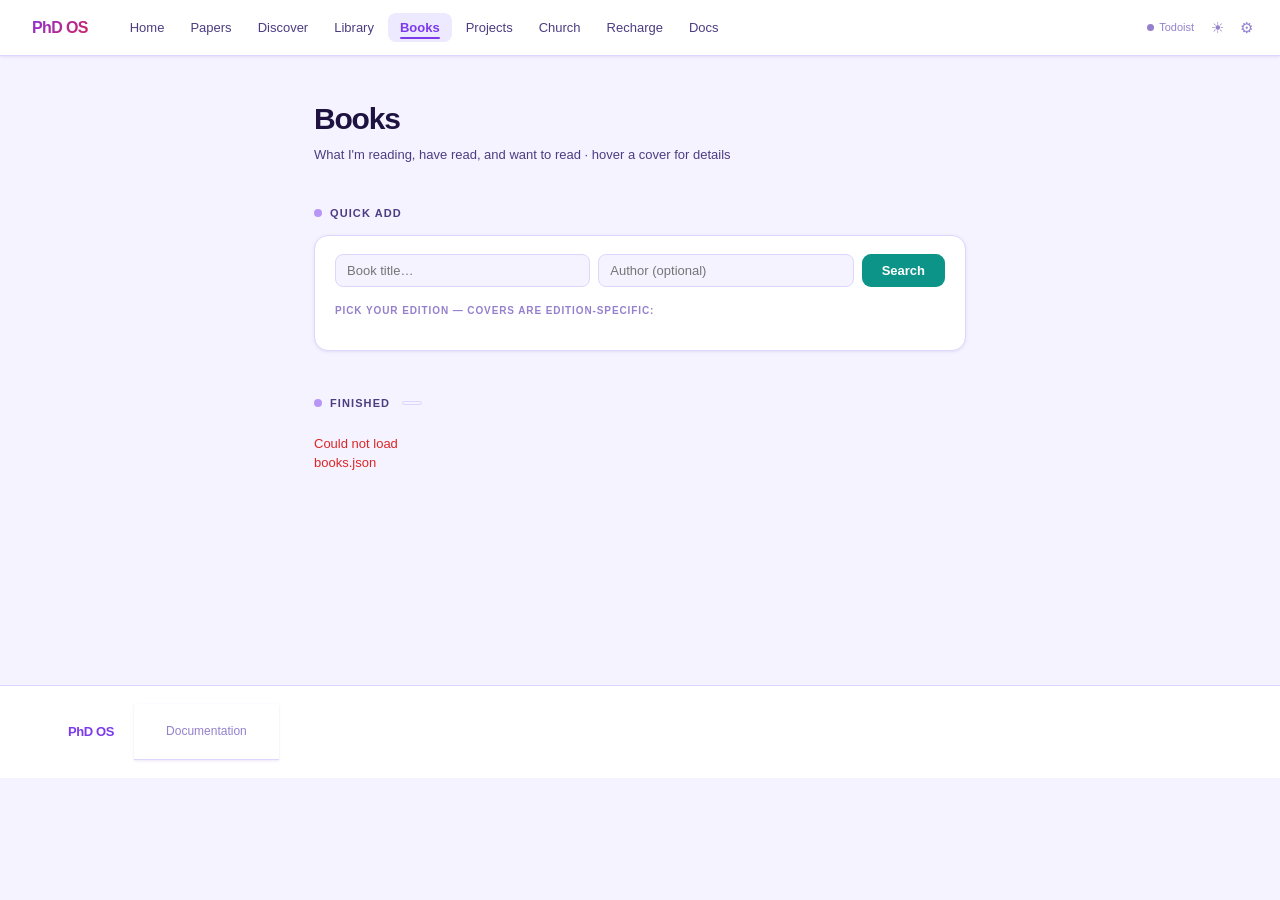
==== commit fec01c97: "adding covers" ====
--- a/site/books.html
+++ b/site/books.html
@@ -15,6 +15,89 @@
   <p class="page-title">Books</p>
   <p class="page-sub">What I'm reading, have read, and want to read · hover a cover for details</p>
 
+  <!-- ── Quick Add ──────────────────────────────────── -->
+  <section>
+    <h2>Quick Add</h2>
+    <div class="doi-form" id="bqa-form">
+
+      <div class="book-search-row">
+        <input class="form-input" type="text" id="bqa-title"
+               placeholder="Book title…" autocomplete="off" spellcheck="false">
+        <input class="form-input" type="text" id="bqa-author"
+               placeholder="Author (optional)" autocomplete="off" spellcheck="false">
+        <button class="btn btn-primary" id="bqa-search-btn">Search</button>
+      </div>
+      <div id="bqa-status"></div>
+
+      <!-- Edition picker -->
+      <div id="bqa-editions" class="hidden">
+        <p class="bqa-step-label">Pick your edition — covers are edition-specific:</p>
+        <div class="bqa-ed-grid" id="bqa-ed-grid"></div>
+      </div>
+
+      <!-- Form fields (shown after edition selected) -->
+      <div id="bqa-fields" class="doi-fields hidden">
+        <div id="bqa-preview-wrap"></div>
+
+        <div class="form-row">
+          <div class="form-field" style="flex:3">
+            <label class="form-label">Title <span class="form-hint">editable</span></label>
+            <input class="form-input" type="text" id="bqa-f-title">
+          </div>
+        </div>
+        <div class="form-field">
+          <label class="form-label">Author <span class="form-hint">editable</span></label>
+          <input class="form-input" type="text" id="bqa-f-author">
+        </div>
+        <div class="form-row">
+          <div class="form-field">
+            <label class="form-label">Status</label>
+            <select class="form-input" id="bqa-f-status">
+              <option value="want-to-read">Want to Read</option>
+              <option value="currently-reading">Currently Reading</option>
+              <option value="read">Read</option>
+            </select>
+          </div>
+          <div class="form-field">
+            <label class="form-label">Rating</label>
+            <div class="bqa-rating-row" id="bqa-rating-row">
+              <button class="bqa-rating-pill" data-val="1">★</button>
+              <button class="bqa-rating-pill" data-val="2">★★</button>
+              <button class="bqa-rating-pill" data-val="3">★★★</button>
+              <button class="bqa-rating-pill" data-val="4">★★★★</button>
+              <button class="bqa-rating-pill" data-val="5">★★★★★</button>
+            </div>
+          </div>
+        </div>
+        <div class="form-field">
+          <label class="form-label">Tags</label>
+          <div class="bqa-tags-row">
+            <label class="bqa-tag-chip"><input type="checkbox" value="fiction"> fiction</label>
+            <label class="bqa-tag-chip"><input type="checkbox" value="nonfiction"> nonfiction</label>
+            <label class="bqa-tag-chip"><input type="checkbox" value="self-help"> self-help</label>
+            <label class="bqa-tag-chip"><input type="checkbox" value="psychology"> psychology</label>
+            <label class="bqa-tag-chip"><input type="checkbox" value="research"> research</label>
+            <label class="bqa-tag-chip"><input type="checkbox" value="history"> history</label>
+            <label class="bqa-tag-chip"><input type="checkbox" value="biography"> biography</label>
+            <label class="bqa-tag-chip"><input type="checkbox" value="horror"> horror</label>
+            <label class="bqa-tag-chip"><input type="checkbox" value="spiritual"> spiritual</label>
+          </div>
+        </div>
+
+        <input type="hidden" id="bqa-f-isbn">
+        <input type="hidden" id="bqa-f-coverurl">
+
+        <div class="doi-actions" style="margin-top:18px">
+          <button class="btn btn-primary" id="bqa-copy-btn">Copy frontmatter</button>
+        </div>
+        <div class="doi-copy-hint">
+          Paste into a new note in <code>400 Personal/Books/</code> and push to main.
+        </div>
+      </div>
+
+    </div>
+  </section>
+
   <!-- Currently Reading -->
   <section id="reading-section" style="display:none">
     <h2>Currently Reading</h2>
@@ -38,6 +121,167 @@
 <script>
 document.getElementById('nav').innerHTML = navHTML('books');
 initSettings();
+
+// ── Quick Add ─────────────────────────────────────────
+let bqaRating = null;
+
+document.getElementById('bqa-search-btn').addEventListener('click', bqaSearch);
+document.getElementById('bqa-title').addEventListener('keydown', e => { if (e.key === 'Enter') bqaSearch(); });
+
+document.getElementById('bqa-rating-row').addEventListener('click', e => {
+  const btn = e.target.closest('.bqa-rating-pill');
+  if (!btn) return;
+  bqaRating = bqaRating === Number(btn.dataset.val) ? null : Number(btn.dataset.val);
+  document.querySelectorAll('.bqa-rating-pill').forEach(b => {
+    b.classList.toggle('active', Number(b.dataset.val) === bqaRating);
+  });
+});
+
+document.getElementById('bqa-copy-btn').addEventListener('click', () => {
+  const title    = document.getElementById('bqa-f-title').value.trim();
+  const author   = document.getElementById('bqa-f-author').value.trim();
+  const isbn     = document.getElementById('bqa-f-isbn').value.trim();
+  const coverUrl = document.getElementById('bqa-f-coverurl').value.trim();
+  const status   = document.getElementById('bqa-f-status').value;
+  const tags     = [...document.querySelectorAll('.bqa-tag-chip input:checked')].map(i => i.value);
+  const rating   = bqaRating ? '"' + '*'.repeat(bqaRating) + '"' : '';
+  const tagsYaml = tags.length ? '\ntags:\n' + tags.map(t => `  - ${t}`).join('\n') : '\ntags:';
+
+  const yaml = `---\ntitle: ${title}\nauthor: ${author}\nstatus: ${status}\nrating: ${rating}\nstarted:\nfinished:\nisbn: ${isbn}\ncover_url: ${coverUrl}${tagsYaml}\n---\n`;
+
+  navigator.clipboard.writeText(yaml).then(() => {
+    const btn = document.getElementById('bqa-copy-btn');
+    btn.textContent = 'Copied ✓';
+    btn.style.background = 'var(--accent)';
+    setTimeout(() => { btn.textContent = 'Copy frontmatter'; btn.style.background = ''; }, 2500);
+  });
+});
+
+async function bqaSearch() {
+  const title  = document.getElementById('bqa-title').value.trim();
+  const author = document.getElementById('bqa-author').value.trim();
+  const statusEl = document.getElementById('bqa-status');
+  if (!title) { statusEl.innerHTML = '<p class="error" style="margin-top:6px">Enter a book title.</p>'; return; }
+
+  statusEl.innerHTML = '<p class="loading" style="margin-top:6px">Searching Open Library…</p>';
+  document.getElementById('bqa-editions').classList.add('hidden');
+  document.getElementById('bqa-fields').classList.add('hidden');
+
+  try {
+    const t = encodeURIComponent(title);
+    const a = author ? `&author=${encodeURIComponent(author)}` : '';
+    const r = await fetch(`https://openlibrary.org/search.json?title=${t}${a}&limit=4&fields=key,title,author_name,cover_i`);
+    const { docs = [] } = await r.json();
+
+    if (!docs.length) { statusEl.innerHTML = '<p class="error" style="margin-top:6px">No results found — try a shorter title.</p>'; return; }
+
+    statusEl.innerHTML = '<p class="loading" style="margin-top:6px">Loading editions…</p>';
+
+    // Fetch editions from top 3 matching works in parallel
+    const groups = await Promise.allSettled(
+      docs.slice(0, 3).map(work => {
+        const key = work.key.replace('/works/', '');
+        return fetch(`https://openlibrary.org/works/${key}/editions.json?limit=20`)
+          .then(r => r.json())
+          .then(d => (d.entries || []).map(e => ({
+            ...e,
+            _workTitle:   work.title,
+            _workAuthors: work.author_name || [],
+            _workCoverId: work.cover_i,
+          })));
+      })
+    );
+
+    const allEditions = groups
+      .filter(g => g.status === 'fulfilled')
+      .flatMap(g => g.value)
+      .filter(e => (e.isbn_13 || e.isbn_10 || []).length)   // must have an ISBN
+      .sort((a, b) => {
+        const ya = parseInt((a.publish_date || '').match(/\d{4}/)?.[0] || '0');
+        const yb = parseInt((b.publish_date || '').match(/\d{4}/)?.[0] || '0');
+        return yb - ya;  // newest first
+      });
+
+    if (!allEditions.length) {
+      statusEl.innerHTML = '<p class="error" style="margin-top:6px">Found the book but no editions with ISBNs. Try adding ISBN manually.</p>';
+      return;
+    }
+
+    statusEl.innerHTML = '';
+    bqaShowEditions(allEditions);
+  } catch(e) {
+    statusEl.innerHTML = '<p class="error" style="margin-top:6px">Search failed — check connection.</p>';
+  }
+}
+
+function bqaShowEditions(editions) {
+  const grid = document.getElementById('bqa-ed-grid');
+  grid.innerHTML = editions.map((ed, i) => {
+    const coverId  = (ed.covers || [])[0] || ed._workCoverId;
+    const coverSrc = coverId ? `https://covers.openlibrary.org/b/id/${coverId}-M.jpg` : '';
+    const isbn     = (ed.isbn_13 || ed.isbn_10 || [])[0] || '';
+    const year     = (ed.publish_date || '').match(/\d{4}/)?.[0] || '';
+    const pub      = (ed.publishers || [])[0] || '';
+    const initial  = (ed._workTitle || '?')[0].toUpperCase();
+
+    return `
+      <div class="bqa-ed-card" data-idx="${i}">
+        ${coverSrc ? `<img class="bqa-ed-cover" src="${escHtml(coverSrc)}"
+             alt="" onerror="this.style.display='none';this.nextElementSibling.style.display='flex'">` : ''}
+        <div class="bqa-ed-cover-ph" style="${coverSrc ? 'display:none' : ''}">${initial}</div>
+        ${year ? `<div class="bqa-ed-year">${year}</div>` : ''}
+        ${pub  ? `<div class="bqa-ed-pub">${escHtml(pub.length > 22 ? pub.slice(0,20) + '…' : pub)}</div>` : ''}
+        ${isbn ? `<div class="bqa-ed-isbn">${escHtml(isbn)}</div>` : ''}
+      </div>`;
+  }).join('');
+
+  document.getElementById('bqa-editions').classList.remove('hidden');
+
+  grid.querySelectorAll('.bqa-ed-card').forEach(card => {
+    card.addEventListener('click', () => {
+      grid.querySelectorAll('.bqa-ed-card').forEach(c => c.classList.remove('selected'));
+      card.classList.add('selected');
+      bqaSelectEdition(editions[parseInt(card.dataset.idx)]);
+    });
+  });
+}
+
+function bqaSelectEdition(ed) {
+  const coverId  = (ed.covers || [])[0] || ed._workCoverId;
+  const isbn     = (ed.isbn_13 || ed.isbn_10 || [])[0] || '';
+  const year     = (ed.publish_date || '').match(/\d{4}/)?.[0] || '';
+  const title    = ed._workTitle || '';
+  const author   = ed._workAuthors.join(', ');
+  const coverUrl = coverId ? `https://covers.openlibrary.org/b/id/${coverId}-L.jpg` : '';
+  const pub      = (ed.publishers || [])[0] || '';
+
+  const coverHtml = coverUrl
+    ? `<img class="bqa-preview-cover" src="${escHtml(coverUrl)}" alt="${escHtml(title)}">`
+    : `<div class="bqa-preview-cover-ph">${escHtml(title[0]?.toUpperCase() || '?')}</div>`;
+
+  document.getElementById('bqa-preview-wrap').innerHTML = `
+    <div class="bqa-preview">
+      ${coverHtml}
+      <div class="bqa-preview-meta">
+        <div class="bqa-preview-title">${escHtml(title)}</div>
+        <div class="bqa-preview-sub">${escHtml(author)}</div>
+        ${year ? `<div class="bqa-preview-sub">${year}${pub ? ' · ' + escHtml(pub) : ''}</div>` : ''}
+        ${isbn ? `<div class="bqa-preview-sub" style="font-family:monospace;font-size:11px">ISBN ${escHtml(isbn)}</div>` : ''}
+      </div>
+    </div>`;
+
+  document.getElementById('bqa-f-title').value    = title;
+  document.getElementById('bqa-f-author').value   = author;
+  document.getElementById('bqa-f-isbn').value     = isbn;
+  document.getElementById('bqa-f-coverurl').value = coverUrl;
+  bqaRating = null;
+  document.querySelectorAll('.bqa-rating-pill').forEach(b => b.classList.remove('active'));
+  document.querySelectorAll('.bqa-tag-chip input').forEach(i => { i.checked = false; });
+
+  const fields = document.getElementById('bqa-fields');
+  fields.classList.remove('hidden');
+  setTimeout(() => fields.scrollIntoView({ behavior: 'smooth', block: 'start' }), 50);
+}
 
 const COVER_COLORS = [
   '#b04820','#2a7a50','#2c5fa0','#7040a8','#c07808',
--- a/site/style.css
+++ b/site/style.css
@@ -30,35 +30,6 @@
   --radius-sm: 9px;
 }
 
-/* Force light mode — overrides dark media query (html.theme-light has higher specificity than :root) */
-html.theme-light {
-  color-scheme: light;
-  --bg: #f5f3ff;
-  --surface: #ffffff;
-  --surface-hover: #ede9fe;
-  --border: #ddd6fe;
-  --border-strong: #c4b5fd;
-  --text: #1e1340;
-  --text-muted: #4c3d82;
-  --text-subtle: #9580cc;
-  --accent: #0d9488;
-  --accent-dim: #ccfbf1;
-  --brand: #7c3aed;
-  --brand-dim: #ede9fe;
-  --gold: #d97706;
-  --gold-dim: #fef3c7;
-  --blue: #2563eb;
-  --blue-dim: #dbeafe;
-  --purple: #9333ea;
-  --purple-dim: #f3e8ff;
-  --rose: #e11d48;
-  --rose-dim: #ffe4e6;
-  --danger: #dc2626;
-  --shadow-sm: 0 1px 4px rgba(124,58,237,0.08), 0 1px 2px rgba(0,0,0,0.04);
-  --shadow-md: 0 4px 16px rgba(124,58,237,0.13), 0 1px 4px rgba(0,0,0,0.05);
-  --shadow-lg: 0 8px 32px rgba(124,58,237,0.20), 0 2px 8px rgba(0,0,0,0.07);
-}
-
 @media (prefers-color-scheme: dark) {
   :root {
     --bg: #0d0b1a;
@@ -88,6 +59,35 @@
   }
 }
 
+/* Force light mode — placed AFTER dark media query so it wins on both specificity AND source order */
+html.theme-light {
+  color-scheme: light;
+  --bg: #f5f3ff;
+  --surface: #ffffff;
+  --surface-hover: #ede9fe;
+  --border: #ddd6fe;
+  --border-strong: #c4b5fd;
+  --text: #1e1340;
+  --text-muted: #4c3d82;
+  --text-subtle: #9580cc;
+  --accent: #0d9488;
+  --accent-dim: #ccfbf1;
+  --brand: #7c3aed;
+  --brand-dim: #ede9fe;
+  --gold: #d97706;
+  --gold-dim: #fef3c7;
+  --blue: #2563eb;
+  --blue-dim: #dbeafe;
+  --purple: #9333ea;
+  --purple-dim: #f3e8ff;
+  --rose: #e11d48;
+  --rose-dim: #ffe4e6;
+  --danger: #dc2626;
+  --shadow-sm: 0 1px 4px rgba(124,58,237,0.08), 0 1px 2px rgba(0,0,0,0.04);
+  --shadow-md: 0 4px 16px rgba(124,58,237,0.13), 0 1px 4px rgba(0,0,0,0.05);
+  --shadow-lg: 0 8px 32px rgba(124,58,237,0.20), 0 2px 8px rgba(0,0,0,0.07);
+}
+
 body {
   font-family: -apple-system, BlinkMacSystemFont, 'Segoe UI', 'Inter', 'Helvetica Neue', sans-serif;
   background: var(--bg);
@@ -2860,6 +2860,136 @@
 .btn:hover { box-shadow: var(--shadow-sm); }
 .btn:active { transform: scale(0.96) !important; }
 
+/* ── Books Quick Add ─────────────────────────────────── */
+.book-search-row {
+  display: flex;
+  gap: 8px;
+  flex-wrap: wrap;
+}
+.book-search-row .form-input { flex: 1; min-width: 140px; }
+
+.bqa-step-label {
+  font-size: 10px;
+  font-weight: 800;
+  text-transform: uppercase;
+  letter-spacing: 0.09em;
+  color: var(--text-subtle);
+  margin: 16px 0 10px;
+}
+
+.bqa-ed-grid { display: flex; gap: 10px; flex-wrap: wrap; margin-bottom: 4px; }
+
+.bqa-ed-card {
+  display: flex;
+  flex-direction: column;
+  align-items: center;
+  gap: 5px;
+  padding: 10px 8px;
+  width: 98px;
+  border: 1.5px solid var(--border);
+  border-radius: var(--radius-sm);
+  background: var(--surface);
+  cursor: pointer;
+  transition: border-color 0.15s, box-shadow 0.15s, transform 0.18s;
+  text-align: center;
+}
+.bqa-ed-card:hover { border-color: var(--brand); transform: translateY(-3px); box-shadow: var(--shadow-sm); }
+.bqa-ed-card.selected { border-color: var(--brand); box-shadow: 0 0 0 2px var(--brand-dim), var(--shadow-sm); }
+
+.bqa-ed-cover {
+  width: 58px;
+  height: 86px;
+  object-fit: cover;
+  border-radius: 2px 5px 5px 2px;
+  box-shadow: 1px 2px 6px rgba(0,0,0,0.22);
+  display: block;
+}
+.bqa-ed-cover-ph {
+  width: 58px;
+  height: 86px;
+  border-radius: 2px 5px 5px 2px;
+  background: var(--brand-dim);
+  display: flex;
+  align-items: center;
+  justify-content: center;
+  font-weight: 800;
+  font-size: 22px;
+  color: var(--brand);
+}
+.bqa-ed-year { font-size: 11px; font-weight: 700; color: var(--text-muted); }
+.bqa-ed-pub  { font-size: 9.5px; color: var(--text-subtle); line-height: 1.3; }
+.bqa-ed-isbn { font-size: 8.5px; font-family: 'SF Mono','Fira Code',monospace; color: var(--text-subtle); }
+
+.bqa-preview {
+  display: flex;
+  gap: 16px;
+  align-items: flex-start;
+  padding-bottom: 18px;
+  margin-bottom: 16px;
+  border-bottom: 1px solid var(--border);
+}
+.bqa-preview-cover {
+  width: 72px;
+  aspect-ratio: 2/3;
+  object-fit: cover;
+  border-radius: 3px 6px 6px 3px;
+  box-shadow: 2px 4px 12px rgba(0,0,0,0.22);
+  flex-shrink: 0;
+}
+.bqa-preview-cover-ph {
+  width: 72px;
+  aspect-ratio: 2/3;
+  border-radius: 3px 6px 6px 3px;
+  background: var(--brand-dim);
+  display: flex;
+  align-items: center;
+  justify-content: center;
+  font-weight: 800;
+  font-size: 26px;
+  color: var(--brand);
+  flex-shrink: 0;
+}
+.bqa-preview-meta { flex: 1; min-width: 0; }
+.bqa-preview-title { font-size: 15px; font-weight: 700; color: var(--text); margin-bottom: 4px; }
+.bqa-preview-sub { font-size: 12px; color: var(--text-muted); margin-top: 2px; }
+
+.bqa-rating-row { display: flex; gap: 5px; flex-wrap: wrap; }
+.bqa-rating-pill {
+  padding: 4px 11px;
+  border-radius: 20px;
+  border: 1.5px solid var(--border);
+  background: var(--surface);
+  color: var(--text-muted);
+  font-size: 13px;
+  cursor: pointer;
+  font-family: inherit;
+  transition: border-color 0.12s, background 0.12s, color 0.12s;
+}
+.bqa-rating-pill:hover { border-color: var(--gold); color: var(--gold); }
+.bqa-rating-pill.active { border-color: var(--gold); background: var(--gold-dim); color: var(--gold); }
+
+.bqa-tags-row { display: flex; flex-wrap: wrap; gap: 6px; }
+.bqa-tag-chip {
+  display: flex;
+  align-items: center;
+  gap: 4px;
+  padding: 4px 11px;
+  border-radius: 20px;
+  border: 1.5px solid var(--border);
+  background: var(--surface);
+  color: var(--text-muted);
+  font-size: 12px;
+  cursor: pointer;
+  user-select: none;
+  transition: border-color 0.12s, background 0.12s, color 0.12s;
+}
+.bqa-tag-chip:has(input:checked) {
+  background: var(--brand-dim);
+  border-color: var(--brand);
+  color: var(--brand);
+}
+.bqa-tag-chip input { display: none; }
+
 /* ── Easter egg: confetti pieces ─────────────────────── */
 .confetti-piece {
   position: fixed;
